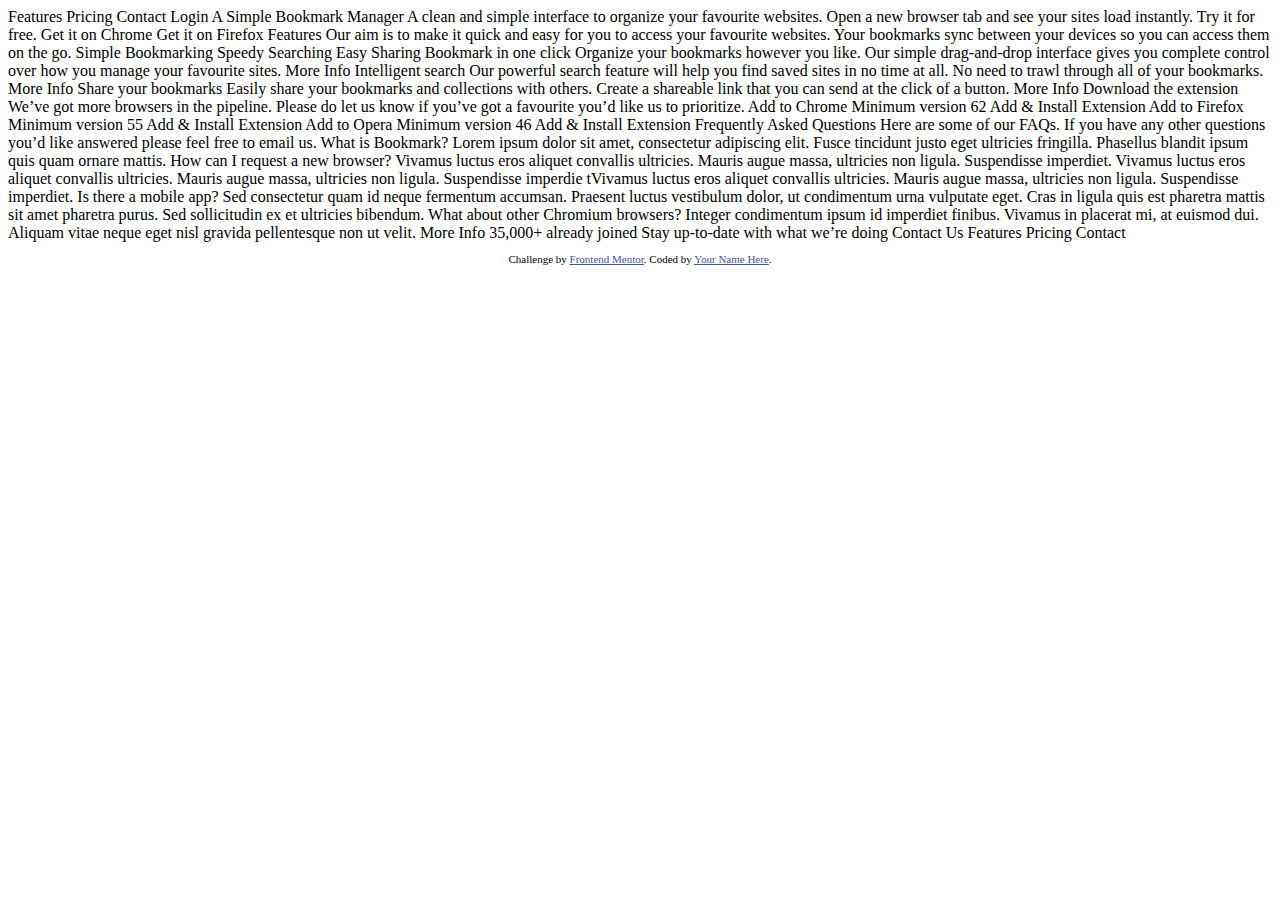
==== bookmark-landing-page-master/index.html @ d146ba3e "moved directories" ====
<!DOCTYPE html>
<html lang="en">
<head>
  <meta charset="UTF-8">
  <meta name="viewport" content="width=device-width, initial-scale=1.0"> <!-- displays site properly based on user's device -->

  <link rel="icon" type="image/png" sizes="32x32" href="./images/favicon-32x32.png">
  
  <title>Frontend Mentor | Bookmark landing page</title>

  <!-- Feel free to remove these styles or customise in your own stylesheet 👍 -->
  <style>
    .attribution { font-size: 11px; text-align: center; }
    .attribution a { color: hsl(228, 45%, 44%); }
  </style>
</head>
<body>

  Features
  Pricing
  Contact
  Login

  A Simple Bookmark Manager

  A clean and simple interface to organize your favourite websites. Open a new 
  browser tab and see your sites load instantly. Try it for free.

  Get it on Chrome
  Get it on Firefox

  Features

  Our aim is to make it quick and easy for you to access your favourite websites. 
  Your bookmarks sync between your devices so you can access them on the go.

  Simple Bookmarking
  Speedy Searching
  Easy Sharing

  Bookmark in one click

  Organize your bookmarks however you like. Our simple drag-and-drop interface 
  gives you complete control over how you manage your favourite sites.

  More Info

  Intelligent search

  Our powerful search feature will help you find saved sites in no time at all. 
  No need to trawl through all of your bookmarks.

  More Info

  Share your bookmarks

  Easily share your bookmarks and collections with others. Create a shareable 
  link that you can send at the click of a button.

  More Info

  Download the extension

  We’ve got more browsers in the pipeline. Please do let us know if you’ve 
  got a favourite you’d like us to prioritize.

  Add to Chrome
  Minimum version 62
  Add & Install Extension

  Add to Firefox
  Minimum version 55
  Add & Install Extension

  Add to Opera
  Minimum version 46
  Add & Install Extension

  Frequently Asked Questions
  
  Here are some of our FAQs. If you have any other questions you’d like 
  answered please feel free to email us.

  <!-- Question 1 -->
  What is Bookmark?

  <!-- Answer 1 -->
  Lorem ipsum dolor sit amet, consectetur adipiscing elit. Fusce tincidunt 
  justo eget ultricies fringilla. Phasellus blandit ipsum quis quam ornare mattis.

  <!-- Question 2 -->
  How can I request a new browser?

  <!-- Answer 2 -->
  Vivamus luctus eros aliquet convallis ultricies. Mauris augue massa, ultricies non ligula. 
  Suspendisse imperdiet. Vivamus luctus eros aliquet convallis ultricies. Mauris augue massa, 
  ultricies non ligula. Suspendisse imperdie tVivamus luctus eros aliquet convallis ultricies. 
  Mauris augue massa, ultricies non ligula. Suspendisse imperdiet.

  <!-- Question 3 -->
  Is there a mobile app?

  <!-- Answer 3 -->
  Sed consectetur quam id neque fermentum accumsan. Praesent luctus vestibulum dolor, ut condimentum 
  urna vulputate eget. Cras in ligula quis est pharetra mattis sit amet pharetra purus. Sed 
  sollicitudin ex et ultricies bibendum.

  <!-- Question 4 -->
  What about other Chromium browsers?

  <!-- Answer 4 -->
  Integer condimentum ipsum id imperdiet finibus. Vivamus in placerat mi, at euismod dui. Aliquam 
  vitae neque eget nisl gravida pellentesque non ut velit.

  More Info

  35,000+ already joined

  Stay up-to-date with what we’re doing

  Contact Us

  Features
  Pricing
  Contact
  
  <footer>
    <p class="attribution">
      Challenge by <a href="https://www.frontendmentor.io?ref=challenge" target="_blank">Frontend Mentor</a>. 
      Coded by <a href="#">Your Name Here</a>.
    </p>
  </footer>
</body>
</html>
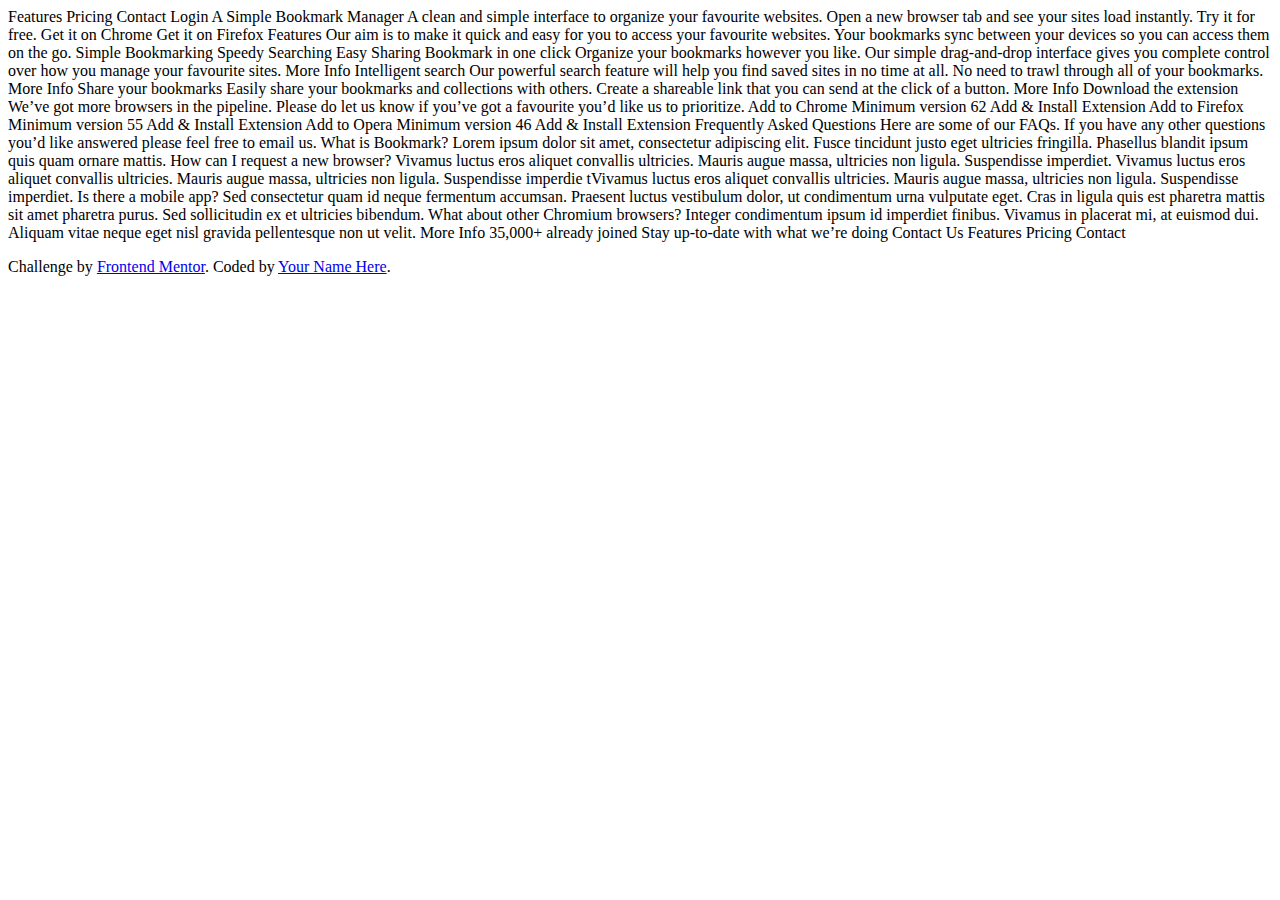
==== commit 5a54d6a3: "new files" ====
--- a/bookmark-landing-page-master/index.html
+++ b/bookmark-landing-page-master/index.html
@@ -1,19 +1,19 @@
 <!DOCTYPE html>
 <html lang="en">
+
 <head>
   <meta charset="UTF-8">
-  <meta name="viewport" content="width=device-width, initial-scale=1.0"> <!-- displays site properly based on user's device -->
+  <meta name="viewport" content="width=device-width, initial-scale=1.0">
+  <!-- displays site properly based on user's device -->
 
   <link rel="icon" type="image/png" sizes="32x32" href="./images/favicon-32x32.png">
-  
+
   <title>Frontend Mentor | Bookmark landing page</title>
+  <link rel="stylesheet" href="/style.css">
+  <script src="script.js"></script>
 
-  <!-- Feel free to remove these styles or customise in your own stylesheet 👍 -->
-  <style>
-    .attribution { font-size: 11px; text-align: center; }
-    .attribution a { color: hsl(228, 45%, 44%); }
-  </style>
 </head>
+
 <body>
 
   Features
@@ -23,7 +23,7 @@
 
   A Simple Bookmark Manager
 
-  A clean and simple interface to organize your favourite websites. Open a new 
+  A clean and simple interface to organize your favourite websites. Open a new
   browser tab and see your sites load instantly. Try it for free.
 
   Get it on Chrome
@@ -31,7 +31,7 @@
 
   Features
 
-  Our aim is to make it quick and easy for you to access your favourite websites. 
+  Our aim is to make it quick and easy for you to access your favourite websites.
   Your bookmarks sync between your devices so you can access them on the go.
 
   Simple Bookmarking
@@ -40,28 +40,28 @@
 
   Bookmark in one click
 
-  Organize your bookmarks however you like. Our simple drag-and-drop interface 
+  Organize your bookmarks however you like. Our simple drag-and-drop interface
   gives you complete control over how you manage your favourite sites.
 
   More Info
 
   Intelligent search
 
-  Our powerful search feature will help you find saved sites in no time at all. 
+  Our powerful search feature will help you find saved sites in no time at all.
   No need to trawl through all of your bookmarks.
 
   More Info
 
   Share your bookmarks
 
-  Easily share your bookmarks and collections with others. Create a shareable 
+  Easily share your bookmarks and collections with others. Create a shareable
   link that you can send at the click of a button.
 
   More Info
 
   Download the extension
 
-  We’ve got more browsers in the pipeline. Please do let us know if you’ve 
+  We’ve got more browsers in the pipeline. Please do let us know if you’ve
   got a favourite you’d like us to prioritize.
 
   Add to Chrome
@@ -77,39 +77,39 @@
   Add & Install Extension
 
   Frequently Asked Questions
-  
-  Here are some of our FAQs. If you have any other questions you’d like 
+
+  Here are some of our FAQs. If you have any other questions you’d like
   answered please feel free to email us.
 
   <!-- Question 1 -->
   What is Bookmark?
 
   <!-- Answer 1 -->
-  Lorem ipsum dolor sit amet, consectetur adipiscing elit. Fusce tincidunt 
+  Lorem ipsum dolor sit amet, consectetur adipiscing elit. Fusce tincidunt
   justo eget ultricies fringilla. Phasellus blandit ipsum quis quam ornare mattis.
 
   <!-- Question 2 -->
   How can I request a new browser?
 
   <!-- Answer 2 -->
-  Vivamus luctus eros aliquet convallis ultricies. Mauris augue massa, ultricies non ligula. 
-  Suspendisse imperdiet. Vivamus luctus eros aliquet convallis ultricies. Mauris augue massa, 
-  ultricies non ligula. Suspendisse imperdie tVivamus luctus eros aliquet convallis ultricies. 
+  Vivamus luctus eros aliquet convallis ultricies. Mauris augue massa, ultricies non ligula.
+  Suspendisse imperdiet. Vivamus luctus eros aliquet convallis ultricies. Mauris augue massa,
+  ultricies non ligula. Suspendisse imperdie tVivamus luctus eros aliquet convallis ultricies.
   Mauris augue massa, ultricies non ligula. Suspendisse imperdiet.
 
   <!-- Question 3 -->
   Is there a mobile app?
 
   <!-- Answer 3 -->
-  Sed consectetur quam id neque fermentum accumsan. Praesent luctus vestibulum dolor, ut condimentum 
-  urna vulputate eget. Cras in ligula quis est pharetra mattis sit amet pharetra purus. Sed 
+  Sed consectetur quam id neque fermentum accumsan. Praesent luctus vestibulum dolor, ut condimentum
+  urna vulputate eget. Cras in ligula quis est pharetra mattis sit amet pharetra purus. Sed
   sollicitudin ex et ultricies bibendum.
 
   <!-- Question 4 -->
   What about other Chromium browsers?
 
   <!-- Answer 4 -->
-  Integer condimentum ipsum id imperdiet finibus. Vivamus in placerat mi, at euismod dui. Aliquam 
+  Integer condimentum ipsum id imperdiet finibus. Vivamus in placerat mi, at euismod dui. Aliquam
   vitae neque eget nisl gravida pellentesque non ut velit.
 
   More Info
@@ -123,12 +123,13 @@
   Features
   Pricing
   Contact
-  
+
   <footer>
     <p class="attribution">
-      Challenge by <a href="https://www.frontendmentor.io?ref=challenge" target="_blank">Frontend Mentor</a>. 
+      Challenge by <a href="https://www.frontendmentor.io?ref=challenge" target="_blank">Frontend Mentor</a>.
       Coded by <a href="#">Your Name Here</a>.
     </p>
   </footer>
 </body>
+
 </html>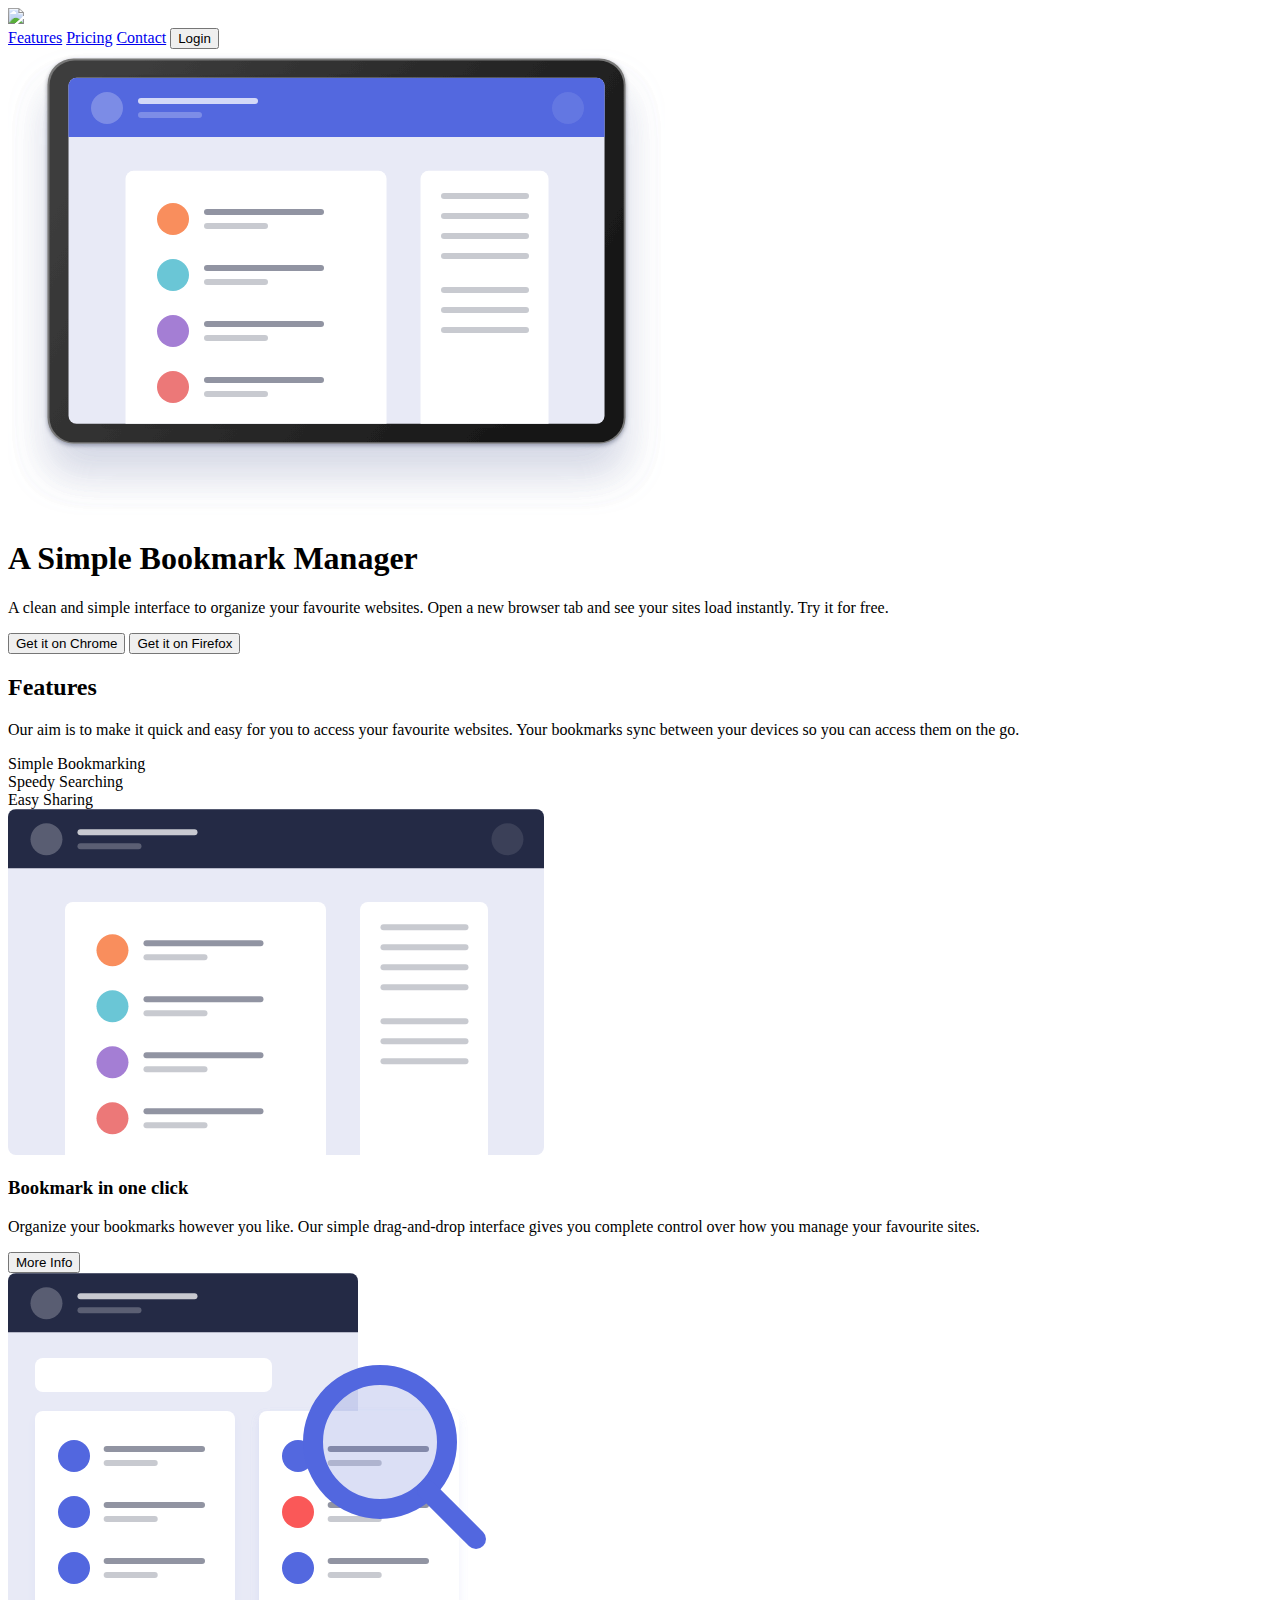
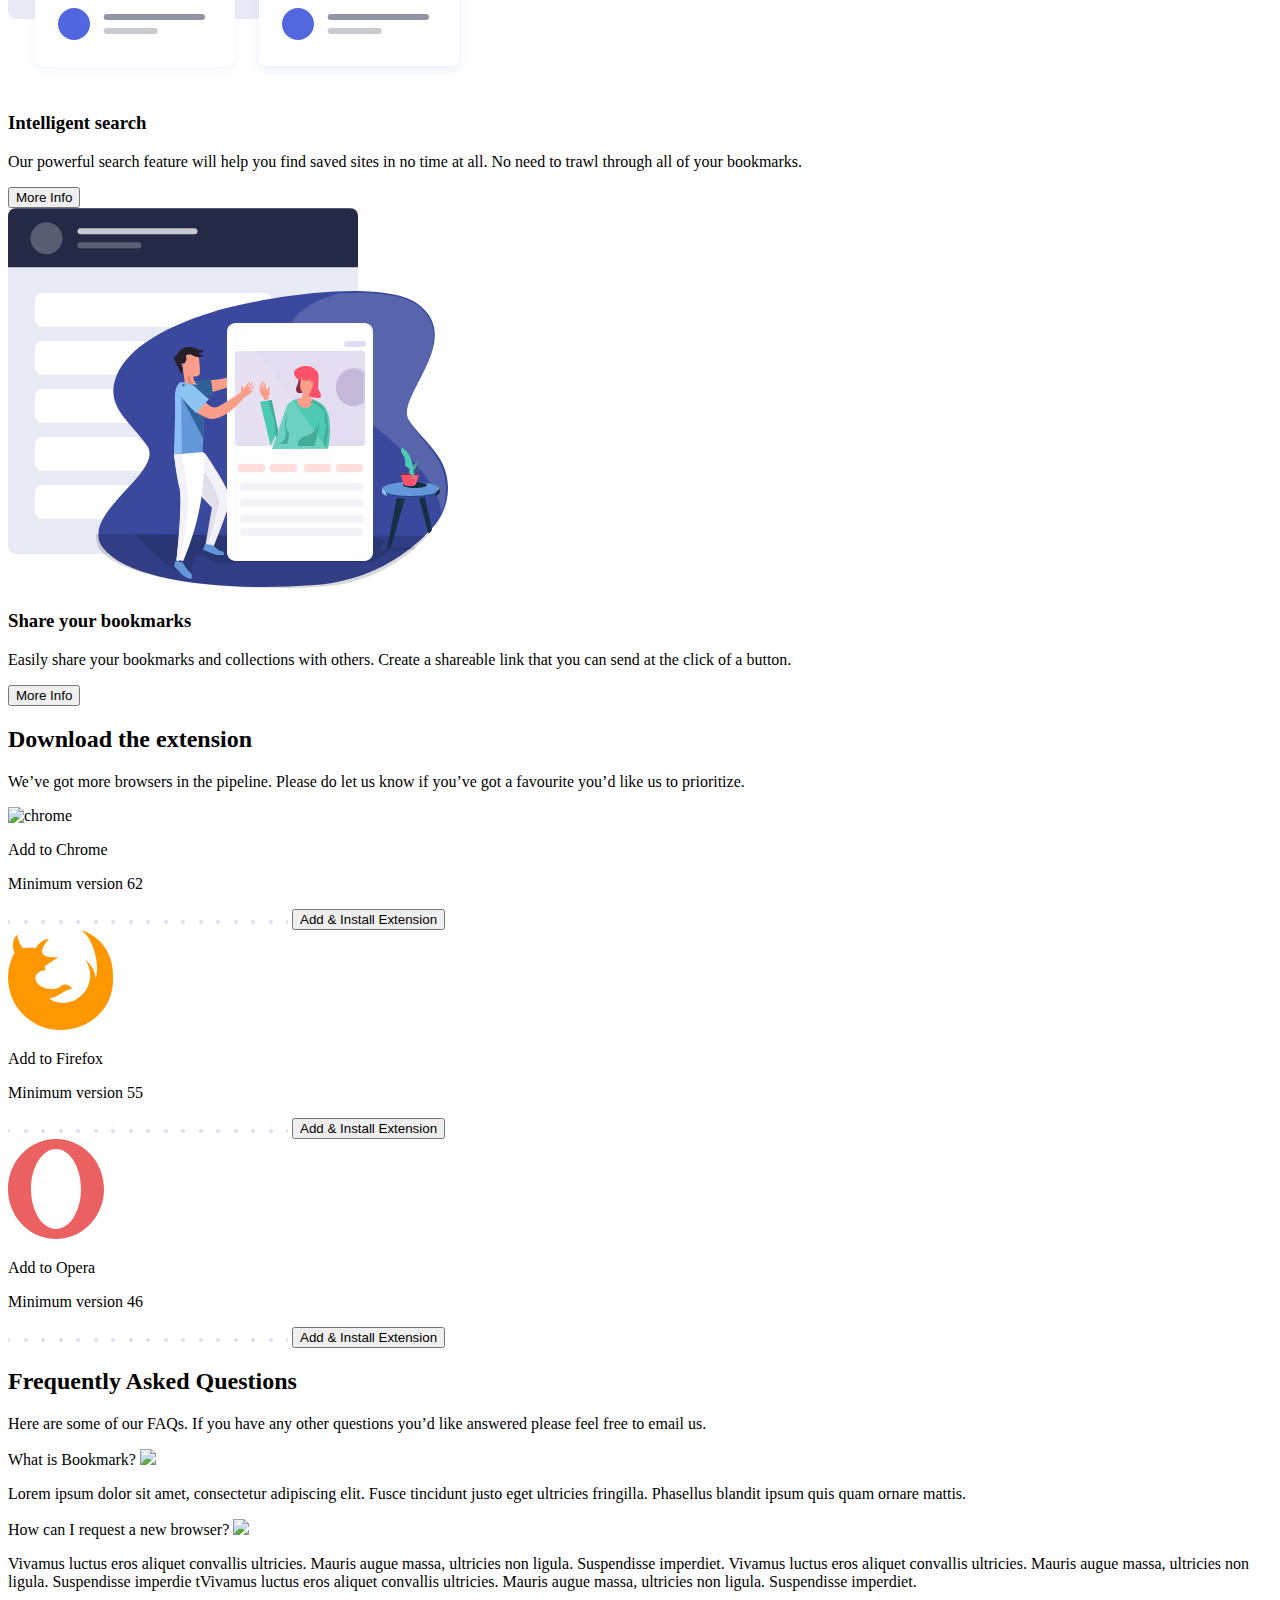
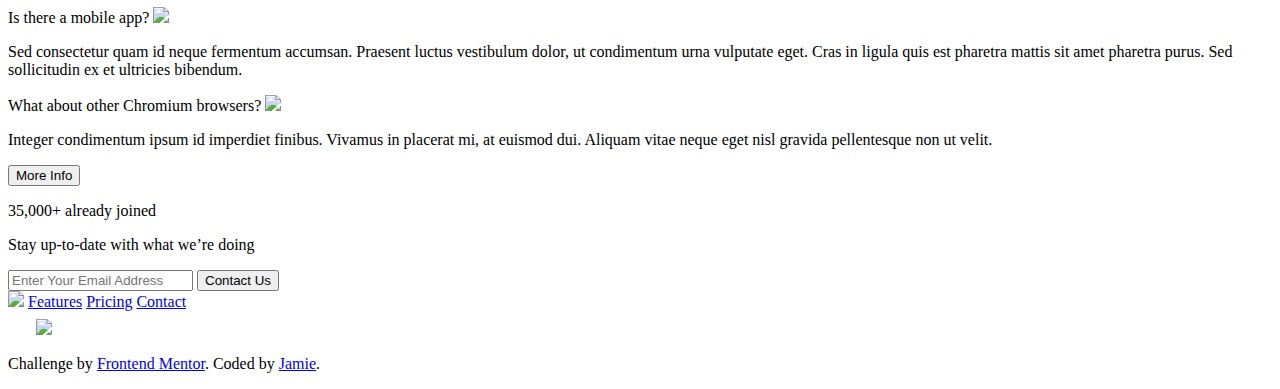
==== commit da71c673: "desktop complete" ====
--- a/bookmark-landing-page-master/index.html
+++ b/bookmark-landing-page-master/index.html
@@ -10,126 +10,283 @@
 
   <title>Frontend Mentor | Bookmark landing page</title>
   <link rel="stylesheet" href="/style.css">
-  <script src="script.js"></script>
+
+  <!-- [1] -->
+  <link rel="preconnect" href="https://fonts.gstatic.com" crossorigin />
+
+  <!-- [2] -->
+  <link rel="preload" as="style" href="https://fonts.googleapis.com/css2?family=Rubik:wght@400;500&display=swap" />
+
+  <!-- [3] -->
+  <link rel="stylesheet" href="https://fonts.googleapis.com/css2?family=Rubik:wght@400;500&display=swap" media="print"
+    onload="this.media='all'" />
+
+  <!-- [4] -->
+  <noscript>
+    <link rel="stylesheet" href="https://fonts.googleapis.com/css2?family=Rubik:wght@400;500&display=swap" />
+  </noscript>
 
 </head>
 
 <body>
-
-  Features
-  Pricing
-  Contact
-  Login
-
-  A Simple Bookmark Manager
-
-  A clean and simple interface to organize your favourite websites. Open a new
-  browser tab and see your sites load instantly. Try it for free.
-
-  Get it on Chrome
-  Get it on Firefox
-
-  Features
-
-  Our aim is to make it quick and easy for you to access your favourite websites.
-  Your bookmarks sync between your devices so you can access them on the go.
-
-  Simple Bookmarking
-  Speedy Searching
-  Easy Sharing
-
-  Bookmark in one click
-
-  Organize your bookmarks however you like. Our simple drag-and-drop interface
-  gives you complete control over how you manage your favourite sites.
-
-  More Info
-
-  Intelligent search
-
-  Our powerful search feature will help you find saved sites in no time at all.
-  No need to trawl through all of your bookmarks.
-
-  More Info
-
-  Share your bookmarks
-
-  Easily share your bookmarks and collections with others. Create a shareable
-  link that you can send at the click of a button.
-
-  More Info
-
-  Download the extension
-
-  We’ve got more browsers in the pipeline. Please do let us know if you’ve
-  got a favourite you’d like us to prioritize.
-
-  Add to Chrome
-  Minimum version 62
-  Add & Install Extension
-
-  Add to Firefox
-  Minimum version 55
-  Add & Install Extension
-
-  Add to Opera
-  Minimum version 46
-  Add & Install Extension
-
-  Frequently Asked Questions
-
-  Here are some of our FAQs. If you have any other questions you’d like
-  answered please feel free to email us.
-
-  <!-- Question 1 -->
-  What is Bookmark?
-
-  <!-- Answer 1 -->
-  Lorem ipsum dolor sit amet, consectetur adipiscing elit. Fusce tincidunt
-  justo eget ultricies fringilla. Phasellus blandit ipsum quis quam ornare mattis.
-
-  <!-- Question 2 -->
-  How can I request a new browser?
-
-  <!-- Answer 2 -->
-  Vivamus luctus eros aliquet convallis ultricies. Mauris augue massa, ultricies non ligula.
-  Suspendisse imperdiet. Vivamus luctus eros aliquet convallis ultricies. Mauris augue massa,
-  ultricies non ligula. Suspendisse imperdie tVivamus luctus eros aliquet convallis ultricies.
-  Mauris augue massa, ultricies non ligula. Suspendisse imperdiet.
-
-  <!-- Question 3 -->
-  Is there a mobile app?
-
-  <!-- Answer 3 -->
-  Sed consectetur quam id neque fermentum accumsan. Praesent luctus vestibulum dolor, ut condimentum
-  urna vulputate eget. Cras in ligula quis est pharetra mattis sit amet pharetra purus. Sed
-  sollicitudin ex et ultricies bibendum.
-
-  <!-- Question 4 -->
-  What about other Chromium browsers?
-
-  <!-- Answer 4 -->
-  Integer condimentum ipsum id imperdiet finibus. Vivamus in placerat mi, at euismod dui. Aliquam
-  vitae neque eget nisl gravida pellentesque non ut velit.
-
-  More Info
-
-  35,000+ already joined
-
-  Stay up-to-date with what we’re doing
-
-  Contact Us
-
-  Features
-  Pricing
-  Contact
-
+  <nav>
+    <div class="logo">
+      <a href="#"><img src="/images/logo-bookmark.svg"></a>
+    </div>
+    <div class="menu-items caps">
+      <a href="#">Features</a>
+      <a href="#">Pricing</a>
+      <a href="#">Contact</a>
+      <a href="#"><button class="login btn-red caps">Login</button></a>
+    </div>
+  </nav>
+  <section class="hero">
+    <div class="right visual">
+      <img src="images/illustration-hero.svg" alt="tablet illustration">
+    </div>
+    <div class="left">
+      <h1>
+        A Simple Bookmark Manager
+      </h1>
+      <p>
+        A clean and simple interface to organize your favourite websites. Open a new
+        browser tab and see your sites load instantly. Try it for free.
+      </p>
+
+      <a href="#"><button class="btn-blue">Get it on Chrome</button></a>
+      <a href="#"><button class="btn-gray">Get it on Firefox</button></a>
+    </div>
+  </section>
+
+  <section class="features text-center">
+    <h2>
+      Features
+    </h2>
+
+    <p class="partial-width">
+      Our aim is to make it quick and easy for you to access your favourite websites.
+      Your bookmarks sync between your devices so you can access them on the go.
+    </p>
+
+    <div class="tabs">
+      <div class="tabs-container">
+        <div class="tab-item tab-border tab-bold" id="tab-1">
+          Simple Bookmarking
+        </div>
+        <div class="tab-item" id="tab-2">
+          Speedy Searching
+        </div>
+        <div class="tab-item" id="tab-3">
+          Easy Sharing
+        </div>
+      </div>
+    </div>
+
+    <div class="tab-content">
+      <div class="tab-content-container">
+        <!-- Bookmark Tab 1 Content -->
+        <div class="tab-content-item show" id="tab-1-content">
+          <div class="tab-content-inner">
+            <img src="images/illustration-features-tab-1.svg" alt="bookmark">
+            <div class="copy">
+              <h3>Bookmark in one click</h3>
+
+              <p>
+                Organize your bookmarks however you like. Our simple drag-and-drop interface
+                gives you complete control over how you manage your favourite sites.
+              </p>
+
+              <button class="btn-blue">More Info</button>
+            </div>
+          </div>
+
+        </div>
+
+        <!-- Search Tab 2 Content -->
+        <div class="tab-content-item" id="tab-2-content">
+          <div class="tab-content-inner">
+            <img src="images/illustration-features-tab-2.svg" alt="search">
+            <div class="copy">
+              <h3>Intelligent search</h3>
+
+              <p>
+                Our powerful search feature will help you find saved sites in no time at all.
+                No need to trawl through all of your bookmarks.
+              </p>
+
+              <button class="btn-blue">More Info</button>
+            </div>
+          </div>
+
+        </div>
+
+        <!-- Share Tab 3 Content -->
+        <div class="tab-content-item" id="tab-3-content">
+          <div class="tab-content-inner">
+            <img src="images/illustration-features-tab-3.svg" alt="share">
+            <div class="copy">
+              <h3>Share your bookmarks</h3>
+
+              <p>
+                Easily share your bookmarks and collections with others. Create a shareable
+                link that you can send at the click of a button.
+              </p>
+
+              <button class="btn-blue">More Info</button>
+            </div>
+          </div>
+        </div>
+
+      </div>
+    </div>
+
+  </section>
+  <section class="download text-center">
+
+    <h2>
+      Download the extension
+    </h2>
+
+    <p class="partial-width">
+      We’ve got more browsers in the pipeline. Please do let us know if you’ve
+      got a favourite you’d like us to prioritize.
+    </p>
+
+    <div class="cards">
+
+      <div class="card">
+        <img src="/images/logo-chrome.svg" alt="chrome">
+        <p class="strong">Add to Chrome</p>
+        <p>Minimum version 62</p>
+        <img src="images/bg-dots.svg" alt="dots" class="dots">
+        <button class="btn-blue">Add & Install Extension</button>
+      </div>
+
+      <div class="card">
+        <img src="images/logo-firefox.svg" alt="firefox">
+        <p class="strong">Add to Firefox</p>
+        <p>Minimum version 55</p>
+        <img src="images/bg-dots.svg" alt="dots" class="dots">
+        <button class="btn-blue">Add & Install Extension</button>
+      </div>
+
+      <div class="card">
+        <img src="images/logo-opera.svg" alt="opera">
+        <p class="strong">Add to Opera</p>
+        <p>Minimum version 46</p>
+        <img src="images/bg-dots.svg" alt="dots" class="dots">
+        <button class="btn-blue">Add & Install Extension</button>
+      </div>
+    </div>
+  </section>
+
+  <section class="faq text-center">
+    <h2>
+      Frequently Asked Questions
+    </h2>
+
+    <p class="partial-width">
+      Here are some of our FAQs. If you have any other questions you’d like
+      answered please feel free to email us.
+    </p>
+    <div class="accordion-container">
+
+      <!-- Question 1 -->
+      <p class="strong question" id="question-1">
+        What is Bookmark?
+        <img src="/images/icon-arrow.svg"></img>
+      </p>
+
+      <!-- Answer 1 -->
+      <div class="panel" id="panel-1-answer">
+        <p class="answer">
+          Lorem ipsum dolor sit amet, consectetur adipiscing elit. Fusce tincidunt justo eget ultricies fringilla.
+          Phasellus blandit ipsum quis quam ornare mattis.</p>
+      </div>
+
+      <!-- Question 2 -->
+      <p class="strong question" id="question-2">
+        How can I request a new browser?
+        <img src="/images/icon-arrow.svg"></img>
+      </p>
+
+      <!-- Answer 2 -->
+      <div class="panel" id="panel-2-answer">
+        <p class="answer">
+          Vivamus luctus eros aliquet convallis ultricies. Mauris augue massa, ultricies non ligula. Suspendisse
+          imperdiet. Vivamus luctus eros aliquet convallis ultricies. Mauris augue massa, ultricies non ligula.
+          Suspendisse imperdie tVivamus luctus eros aliquet convallis ultricies.
+          Mauris augue massa, ultricies non ligula. Suspendisse imperdiet.</p>
+      </div>
+
+      <!-- Question 3 -->
+      <p class="strong question" id="question-3">
+        Is there a mobile app?
+        <img src="/images/icon-arrow.svg"></img>
+      </p>
+
+      <!-- Answer 3 -->
+      <div class="panel" id="panel-3-answer">
+        <p class="answer">
+          Sed consectetur quam id neque fermentum accumsan. Praesent luctus vestibulum dolor, ut condimentum urna
+          vulputate eget. Cras in ligula quis est pharetra mattis sit amet pharetra purus. Sed
+          sollicitudin ex et ultricies bibendum.</p>
+      </div>
+
+      <!-- Question 4 -->
+      <p class="strong question" id="question-4">
+        What about other Chromium browsers?
+        <img src="/images/icon-arrow.svg"></img>
+      </p>
+
+      <!-- Answer 4 -->
+      <div class="panel" id="panel-4-answer">
+        <p class="answer">
+          Integer condimentum ipsum id imperdiet finibus. Vivamus in placerat mi, at euismod dui. Aliquam vitae neque
+          eget
+          nisl gravida pellentesque non ut velit.</p>
+      </div>
+    </div>
+
+    <button class="btn-blue">More Info</button>
+  </section>
+
+  <section class="signup text-center text-white">
+    <div class="signup-container">
+      <p class="caps">35,000+ already joined</p>
+      <p class="strong text-white">
+        Stay up-to-date with what we’re doing
+      </p>
+      <form aria-label="email">
+        <input type="email" id="email" placeholder="Enter Your Email Address" aria-label="email" required>
+        <input type="submit" aria-label="submit" value="Contact Us">
+      </form>
+    </div>
+  </section>
   <footer>
+    <div class="footer-flex">
+      <div class="footer-left">
+        <div class="footer-items caps text-white">
+          <a href="#" class="logo"><img src="/images/logo-bookmark.svg"></a>
+          <a href="#" class="text-white">Features</a>
+          <a href="#" class="text-white">Pricing</a>
+          <a href="#" class="text-white">Contact</a>
+        </div>
+      </div>
+      <div class="footer-right">
+        <div class="footer-items icons text-white">
+          <a href="#" class="text-white"><img src="images/icon-facebook.svg"></a>
+          <a href="#" class="text-white"><img src="/images/icon-twitter.svg"></a>
+        </div>
+      </div>
+    </div>
     <p class="attribution">
       Challenge by <a href="https://www.frontendmentor.io?ref=challenge" target="_blank">Frontend Mentor</a>.
-      Coded by <a href="#">Your Name Here</a>.
+      Coded by <a href="#">Jamie</a>.
     </p>
   </footer>
+  <script src="script.js"></script>
 </body>
 
+
 </html>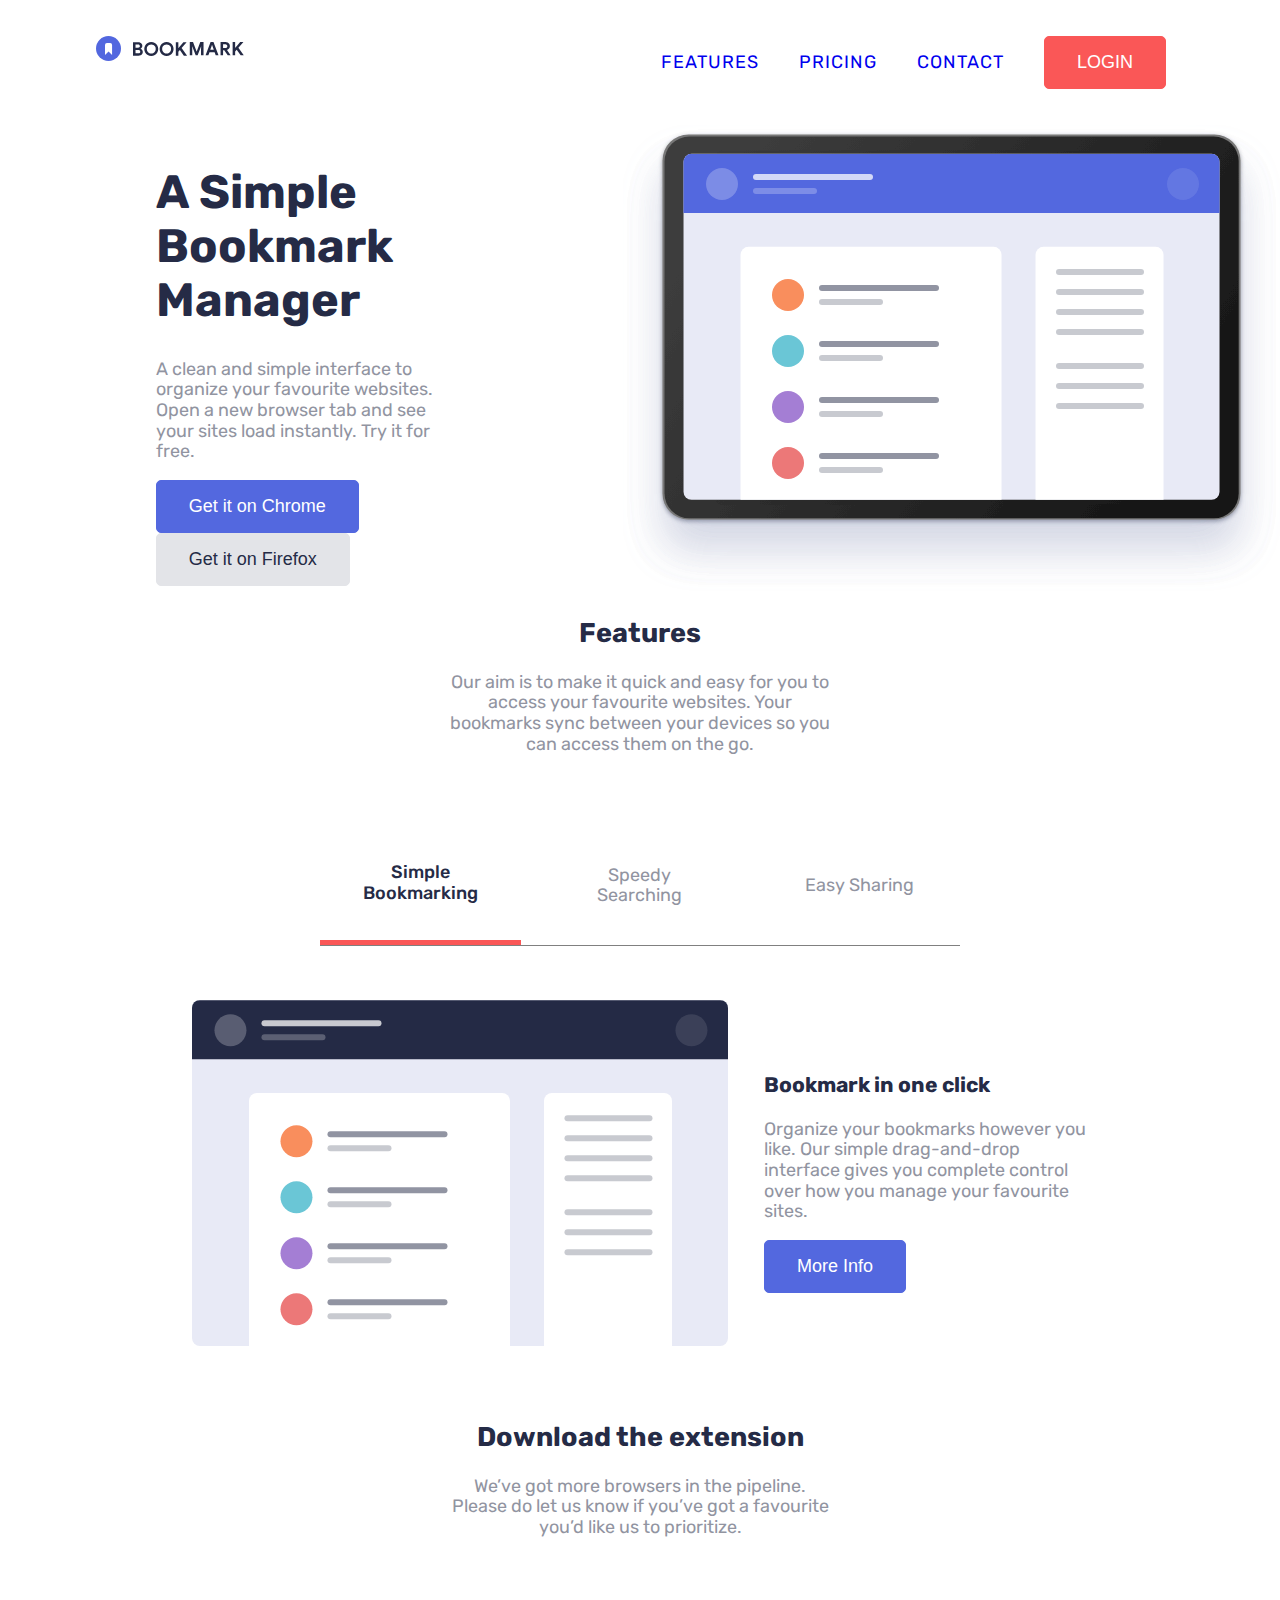
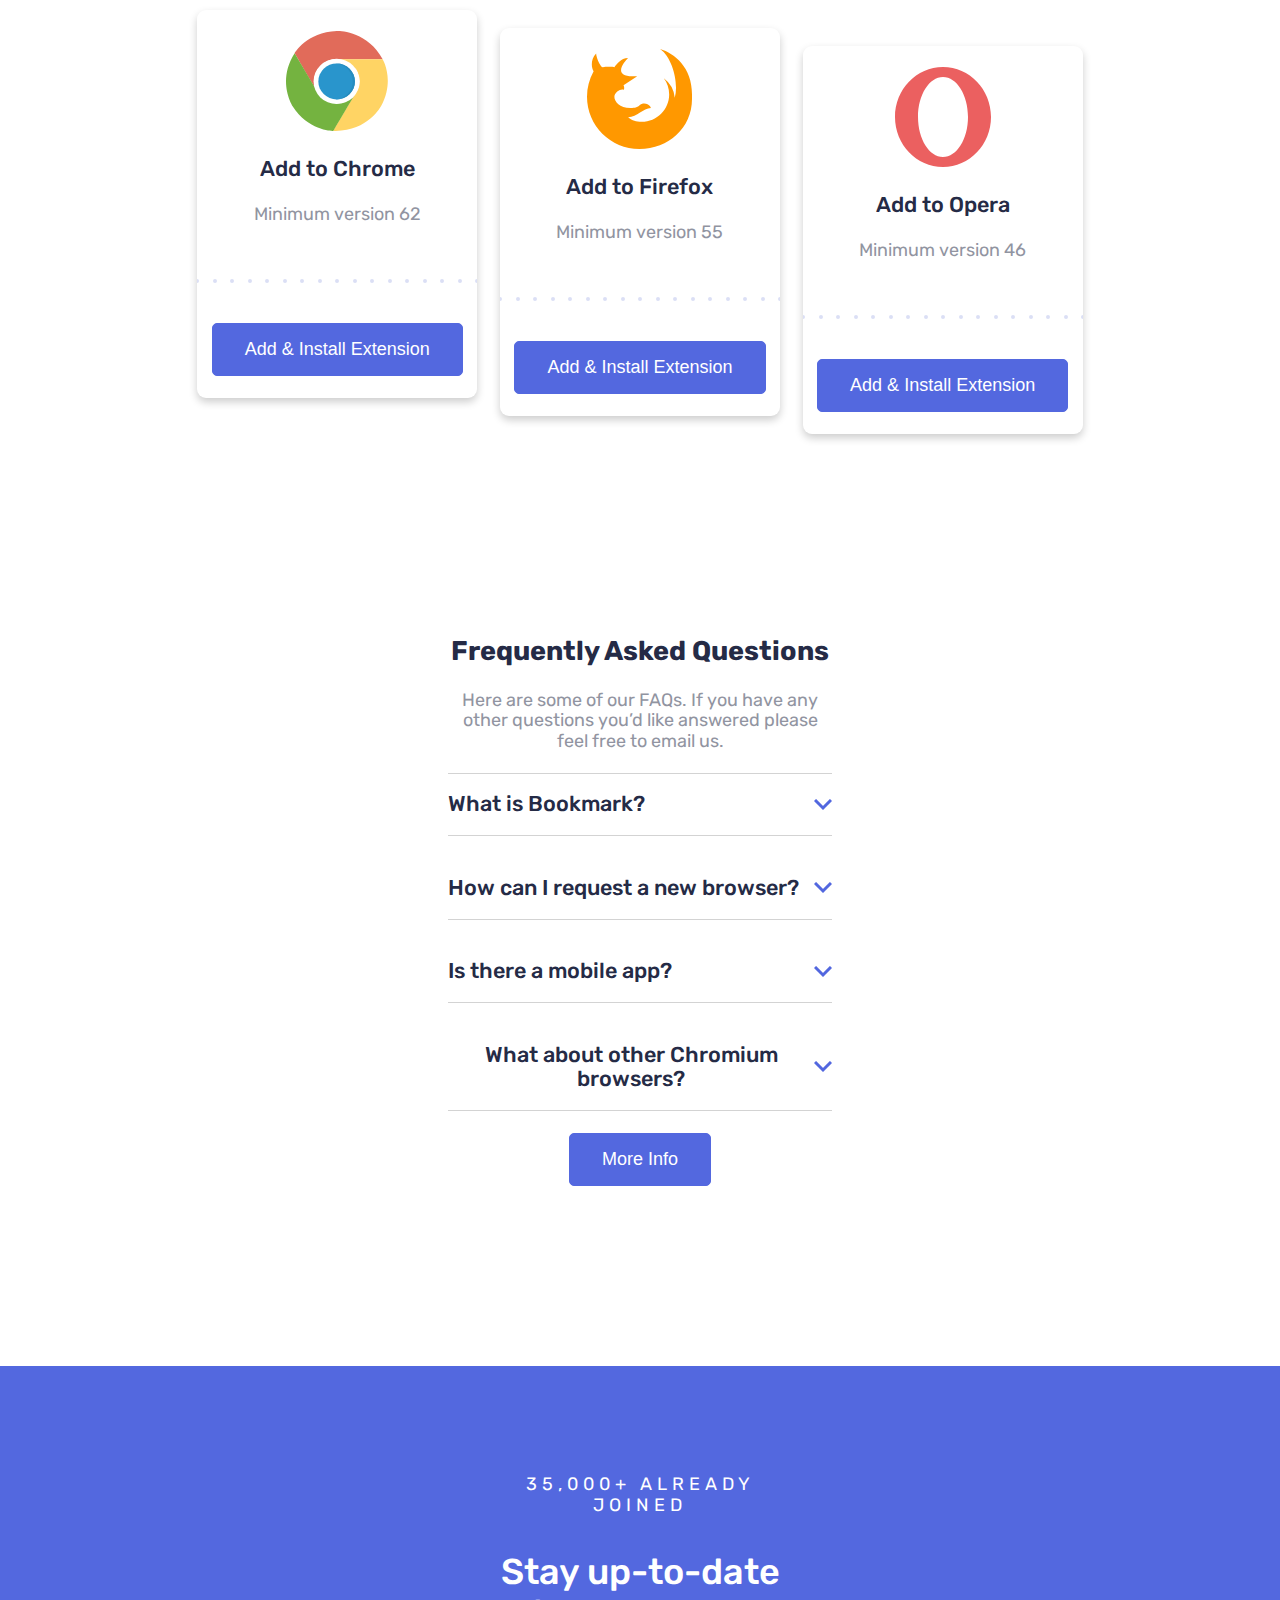
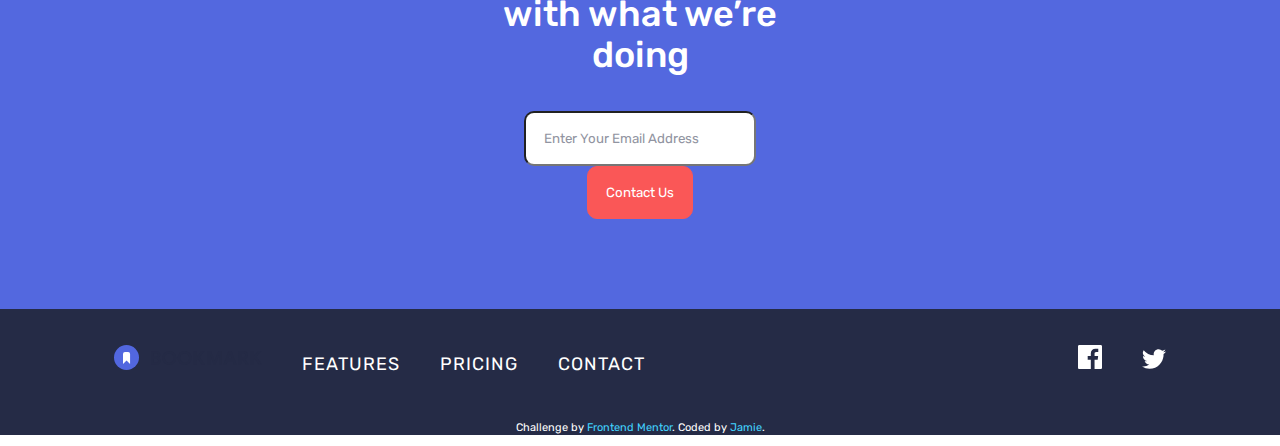
==== commit eba5694f: "Update paths" ====
--- a/bookmark-landing-page-master/index.html
+++ b/bookmark-landing-page-master/index.html
@@ -9,7 +9,7 @@
   <link rel="icon" type="image/png" sizes="32x32" href="./images/favicon-32x32.png">
 
   <title>Frontend Mentor | Bookmark landing page</title>
-  <link rel="stylesheet" href="/style.css">
+  <link rel="stylesheet" href="style.css">
 
   <!-- [1] -->
   <link rel="preconnect" href="https://fonts.gstatic.com" crossorigin />
@@ -31,7 +31,7 @@
 <body>
   <nav>
     <div class="logo">
-      <a href="#"><img src="/images/logo-bookmark.svg"></a>
+      <a href="#"><img src="images/logo-bookmark.svg"></a>
     </div>
     <div class="menu-items caps">
       <a href="#">Features</a>
@@ -155,7 +155,7 @@
     <div class="cards">
 
       <div class="card">
-        <img src="/images/logo-chrome.svg" alt="chrome">
+        <img src="images/logo-chrome.svg" alt="chrome">
         <p class="strong">Add to Chrome</p>
         <p>Minimum version 62</p>
         <img src="images/bg-dots.svg" alt="dots" class="dots">
@@ -194,7 +194,7 @@
       <!-- Question 1 -->
       <p class="strong question" id="question-1">
         What is Bookmark?
-        <img src="/images/icon-arrow.svg"></img>
+        <img src="images/icon-arrow.svg"></img>
       </p>
 
       <!-- Answer 1 -->
@@ -207,7 +207,7 @@
       <!-- Question 2 -->
       <p class="strong question" id="question-2">
         How can I request a new browser?
-        <img src="/images/icon-arrow.svg"></img>
+        <img src="images/icon-arrow.svg"></img>
       </p>
 
       <!-- Answer 2 -->
@@ -222,7 +222,7 @@
       <!-- Question 3 -->
       <p class="strong question" id="question-3">
         Is there a mobile app?
-        <img src="/images/icon-arrow.svg"></img>
+        <img src="images/icon-arrow.svg"></img>
       </p>
 
       <!-- Answer 3 -->
@@ -236,7 +236,7 @@
       <!-- Question 4 -->
       <p class="strong question" id="question-4">
         What about other Chromium browsers?
-        <img src="/images/icon-arrow.svg"></img>
+        <img src="images/icon-arrow.svg"></img>
       </p>
 
       <!-- Answer 4 -->
@@ -267,7 +267,7 @@
     <div class="footer-flex">
       <div class="footer-left">
         <div class="footer-items caps text-white">
-          <a href="#" class="logo"><img src="/images/logo-bookmark.svg"></a>
+          <a href="#" class="logo"><img src="images/logo-bookmark.svg"></a>
           <a href="#" class="text-white">Features</a>
           <a href="#" class="text-white">Pricing</a>
           <a href="#" class="text-white">Contact</a>
@@ -276,7 +276,7 @@
       <div class="footer-right">
         <div class="footer-items icons text-white">
           <a href="#" class="text-white"><img src="images/icon-facebook.svg"></a>
-          <a href="#" class="text-white"><img src="/images/icon-twitter.svg"></a>
+          <a href="#" class="text-white"><img src="images/icon-twitter.svg"></a>
         </div>
       </div>
     </div>
--- a/bookmark-landing-page-master/style.css
+++ b/bookmark-landing-page-master/style.css
@@ -0,0 +1,394 @@
+:root {
+  --primary-soft-blue: hsl(231, 69%, 60%);
+  --primary-soft-red: hsl(0, 94%, 66%);
+  --neutral-grayish-blue: hsl(229, 8%, 60%);
+  --neutral-dark-blue: hsl(229, 31%, 21%);
+}
+
+html {
+  box-sizing: border-box;
+  -moz-box-sizing: border-box;
+  -webkit-box-sizing: border-box;
+  font-family: 'Rubik', sans-serif;
+  font-size: 18px;
+  line-height: 1.15;
+  font-weight: 400;
+  color: var(--neutral-grayish-blue);
+}
+
+body {
+  margin: 0;
+  padding: 0;
+}
+
+h1,
+h2,
+h3 {
+  color: var(--neutral-dark-blue);
+}
+
+h1 {
+  font-size: 2.6rem;
+}
+
+a {
+  text-decoration: none;
+}
+
+a:hover {
+  color: var(--primary-soft-red);
+}
+
+.strong {
+  font-weight: 500;
+  color: var(--neutral-dark-blue);
+  font-size: 1.2em;
+}
+
+p.partial-width {
+  max-width: 30%;
+  margin-left: auto;
+  margin-right: auto;
+}
+
+/* header */
+
+nav {
+  display: flex;
+  justify-content: space-between;
+  padding: 2em;
+  max-width: 85%;
+  margin-left: auto;
+  margin-right: auto;
+}
+
+/* Simple Bookmark Manager */
+.hero {
+  display: grid;
+  grid-template-columns: 1fr 1fr;
+  grid-template-rows: 1fr;
+  align-items: center;
+  justify-items: center;
+}
+
+.left {
+  grid-column-start: 1;
+  grid-row-start: 1;
+  width: 50%;
+}
+
+.right {
+  grid-column-start: 2;
+  grid-row-start: 1;
+}
+
+/* Features */
+
+.tab-border {
+  border-bottom: 5px solid var(--primary-soft-red);
+}
+
+.tab-bold {
+  font-weight: 500;
+  color: var(--neutral-dark-blue);
+}
+
+.tabs-container {
+  display: grid;
+  grid-template-columns: repeat(3, 1fr);
+  grid-gap: 1rem;
+  align-items: center;
+  justify-content: center;
+  text-align: center;
+}
+
+.tabs-container {
+  max-width: 50%;
+  margin-left: auto;
+  margin-right: auto;
+  padding: 3rem 0 0;
+  border-bottom: 1px solid gray;
+}
+
+.tab-content-container {
+  max-width: 70%;
+  margin-left: auto;
+  margin-right: auto;
+  padding: 3rem 0;
+}
+
+.tab-item:active {
+  color: var(--neutral-dark-blue);
+}
+
+.tab-item {
+  padding: 2rem;
+}
+
+.tab-item:hover {
+  color: var(--primary-soft-red);
+  cursor: pointer;
+}
+
+#tab-1-content .tab-content-inner,
+#tab-2-content .tab-content-inner,
+#tab-3-content .tab-content-inner {
+  display: grid;
+  grid-template-columns: repeat(2, 1fr);
+  grid-gap: 2rem;
+  align-items: center;
+  justify-content: center;
+}
+
+/* Hide content initially */
+#tab-1-content,
+#tab-2-content,
+#tab-3-content {
+  display: none;
+}
+
+.show {
+  display: block !important;
+}
+
+.copy {
+  text-align: left;
+}
+
+/* Cards */
+.cards {
+  display: grid;
+  grid-template-columns: repeat(3, 1fr);
+  grid-column-gap: 20px;
+  width: 70%;
+  margin-left: auto;
+  margin-right: auto;
+  padding: 3rem;
+}
+
+.card {
+  box-shadow: 0 4px 8px 0 rgba(0, 0, 0, 0.2);
+  padding: 1.2rem 0;
+  max-width: 280px;
+  border-radius: .5em;
+}
+
+.card:first-child {
+  margin-top: 0;
+  margin-bottom: -1rem;
+  justify-self: end;
+}
+
+.card:nth-child(2) {
+  margin-top: 1rem;
+  margin-bottom: -2rem;
+  justify-self: center;
+}
+
+.card:nth-child(3) {
+  margin-top: 2rem;
+  margin-bottom: -3rem;
+  justify-self: start;
+}
+
+img.dots {
+  padding: 2rem 0;
+}
+
+/* Frequently Asked Questions */
+
+.faq {
+  padding: 10em 0 5em;
+}
+
+.accordion-container {
+  max-width: 30%;
+  margin-left: auto;
+  margin-right: auto;
+}
+
+.question {
+  display: flex;
+  justify-content: space-between;
+}
+
+.question img {
+  align-self: center;
+}
+
+.question:first-child {
+  border-top: 1px solid lightgray;
+}
+
+.question {
+  display: flex;
+  justify-content: space-between;
+  border-bottom: 1px solid lightgray;
+  padding: 1rem 0;
+}
+
+.question:hover {
+  cursor: pointer;
+}
+
+.panel {
+  text-align: left;
+}
+
+.panel {
+  display: none;
+}
+
+.open {
+  display: block !important;
+}
+
+/* Signup Section */
+
+.signup {
+  background: var(--primary-soft-blue);
+}
+
+.signup-container {
+  max-width: 25%;
+  padding: 5rem 0;
+  margin: 5rem auto 0;
+}
+
+.signup .strong {
+  font-size: 2em;
+}
+
+.signup-container p.caps {
+  letter-spacing: 5px;
+}
+
+::placeholder {
+  color: var(--neutral-grayish-blue);
+}
+
+input[type=email] {
+  border-radius: 10px;
+  padding: 1rem;
+  font-family: inherit;
+  width: 60%;
+}
+
+input[type=submit] {
+  background: var(--primary-soft-red);
+  color: #fff;
+  border: 1px solid var(--primary-soft-red);
+  border-radius: 10px;
+  padding: 1rem;
+  font-family: inherit;
+}
+
+/* Footer */
+
+.footer-flex {
+  display: flex;
+  justify-content: space-between;
+  padding: 2em;
+  max-width: 85%;
+  margin-left: auto;
+  margin-right: auto;
+}
+
+footer {
+  background: var(--neutral-dark-blue);
+}
+
+.text-white {
+  color: #fff;
+}
+
+.caps {
+  text-transform: uppercase;
+}
+
+/* buttons */
+
+button {
+  border: none;
+  padding: 15px 32px;
+  font-size: inherit;
+  border-radius: 5px;
+}
+
+button:hover {
+  cursor: pointer;
+}
+
+button.btn-red {
+  background: var(--primary-soft-red);
+  color: #fff;
+  border: 1px solid var(--primary-soft-red);
+}
+
+button.btn-red:hover,
+input[type=submit]:hover {
+  background: #fff;
+  color: var(--primary-soft-red);
+  border: 1px solid var(--primary-soft-red);
+  cursor: pointer;
+}
+
+button.btn-blue {
+  background: var(--primary-soft-blue);
+  color: #fff;
+  border: 1px solid var(--primary-soft-blue);
+}
+
+button.btn-blue:hover {
+  background: #fff;
+  color: var(--primary-soft-blue);
+  border: 1px solid var(--primary-soft-blue);
+}
+
+button.btn-gray:hover {
+  background: #fff;
+  color: var(--neutral-dark-blue);
+  border: 1px solid var(--neutral-dark-blue);
+}
+
+button.btn-gray {
+  background: hsl(229, 8%, 90%);
+  color: var(--neutral-dark-blue);
+  border: 1px solid hsl(229, 8%, 90%);
+}
+
+.text-center {
+  text-align: center;
+}
+
+.menu-items a,
+.footer-items a {
+  letter-spacing: 1px;
+  padding: 0 1rem;
+}
+
+.attribution {
+  font-size: 11px;
+  text-align: center;
+  color: #fff;
+}
+
+.attribution a {
+  color: hsl(194, 100%, 63%);
+}
+
+@media(max-width: 600px) {
+  .hero {
+    grid-template-columns: 1fr;
+    grid-template-rows: auto;
+  }
+
+  .left,
+  .right {
+    grid-column: auto;
+    grid-row: auto;
+    width: 80%;
+    margin-left: auto;
+    margin-right: auto;
+  }
+}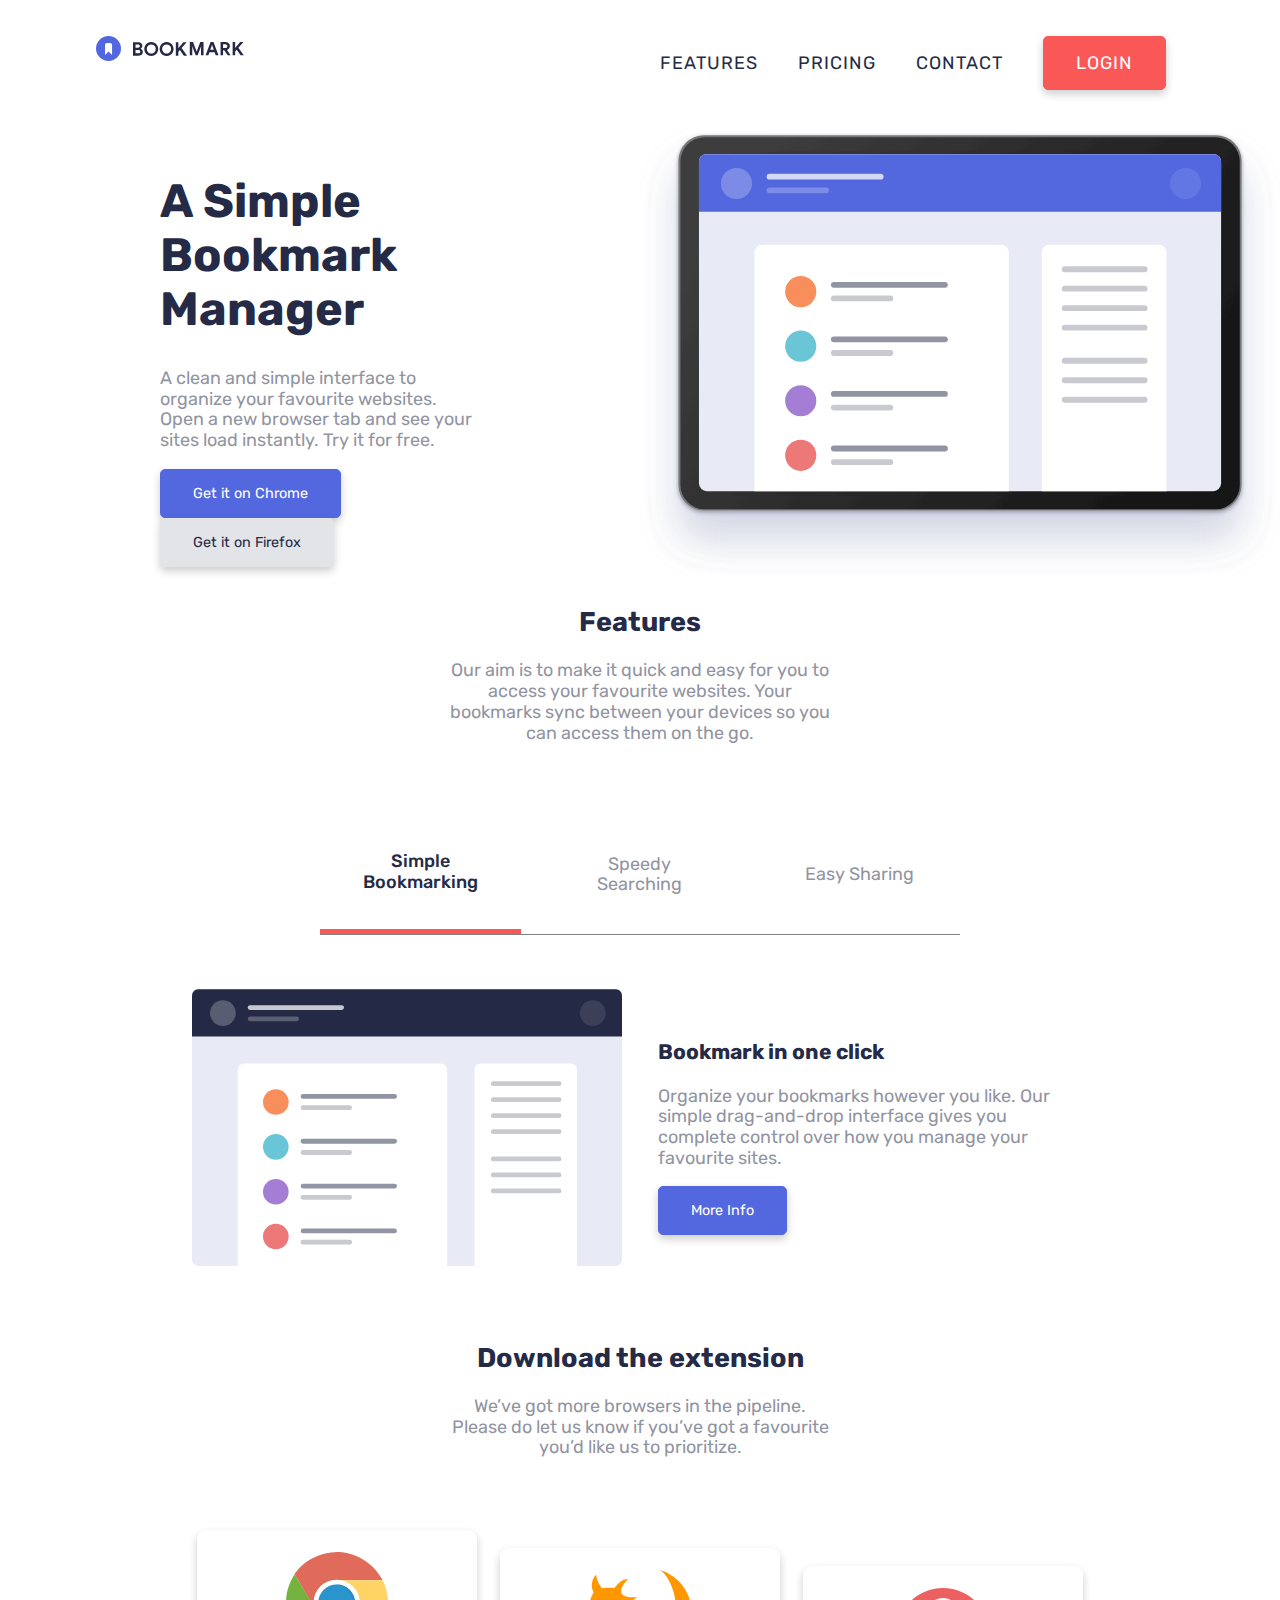
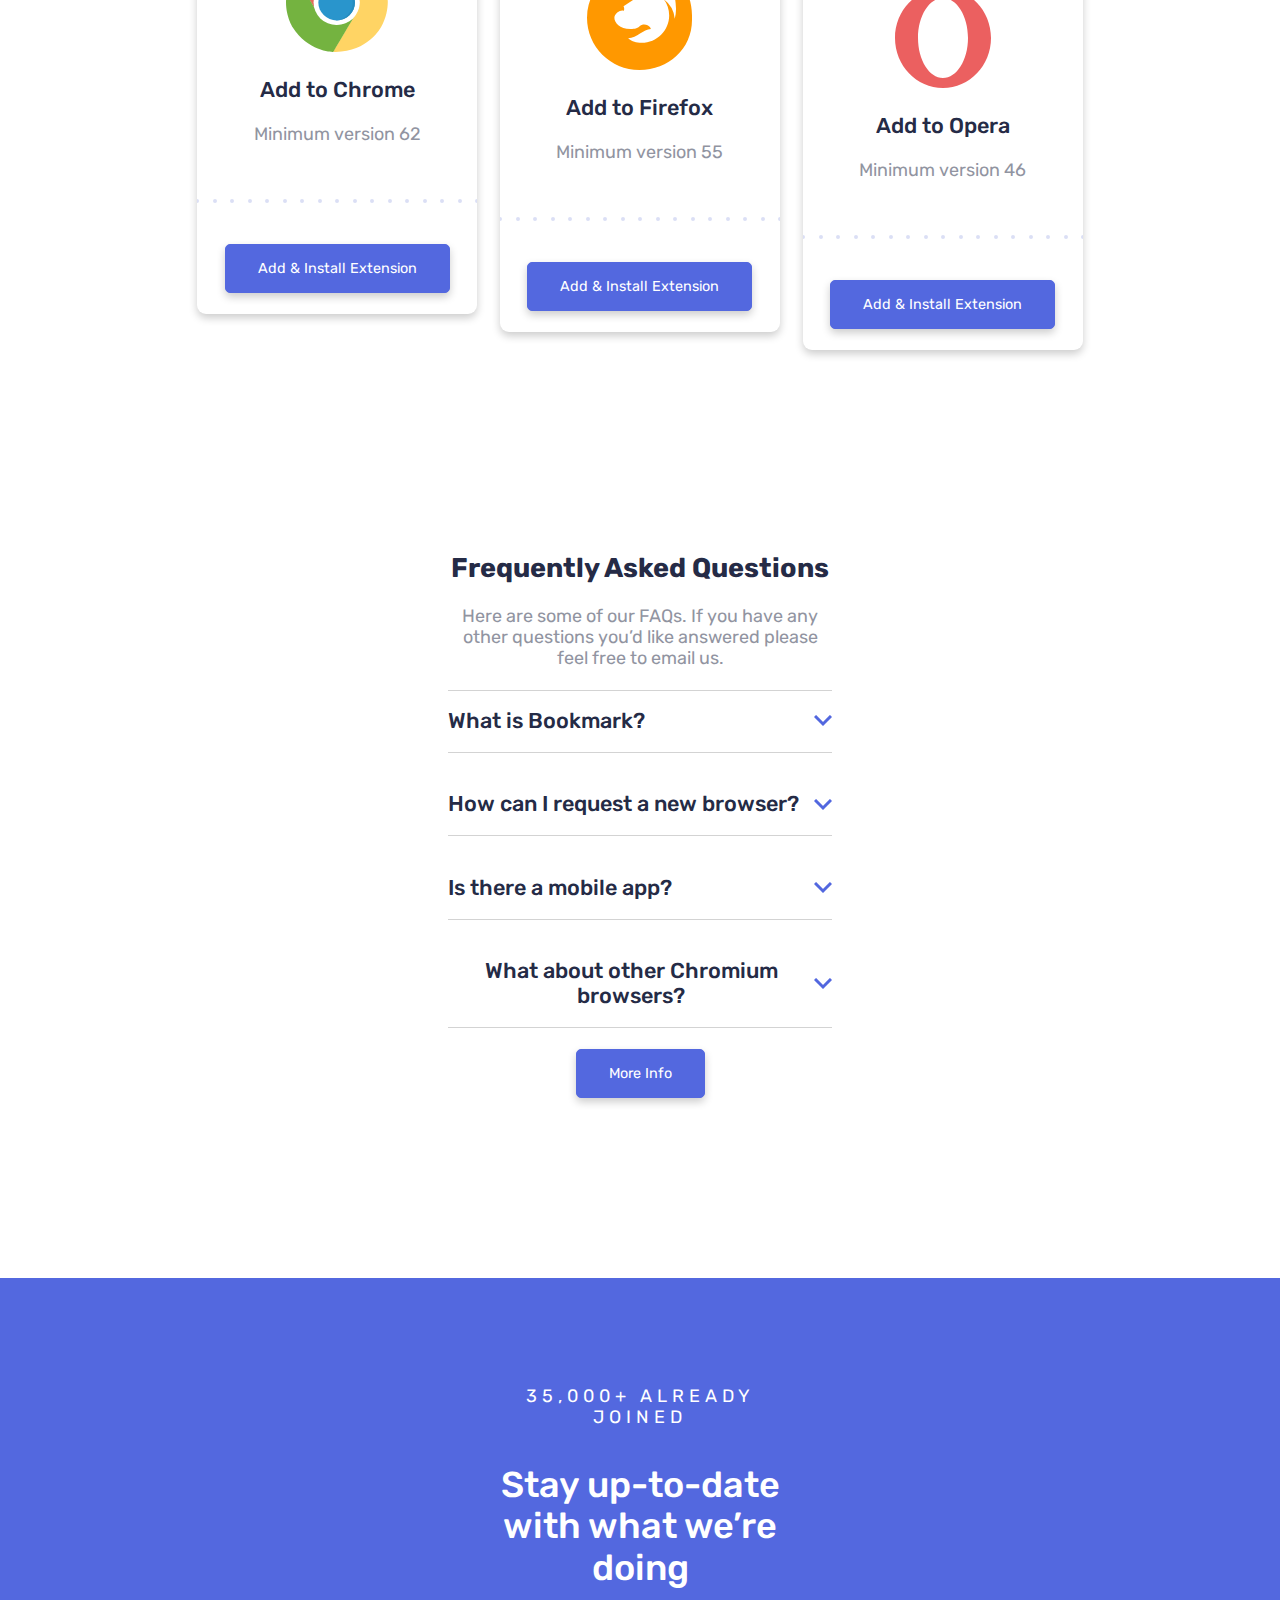
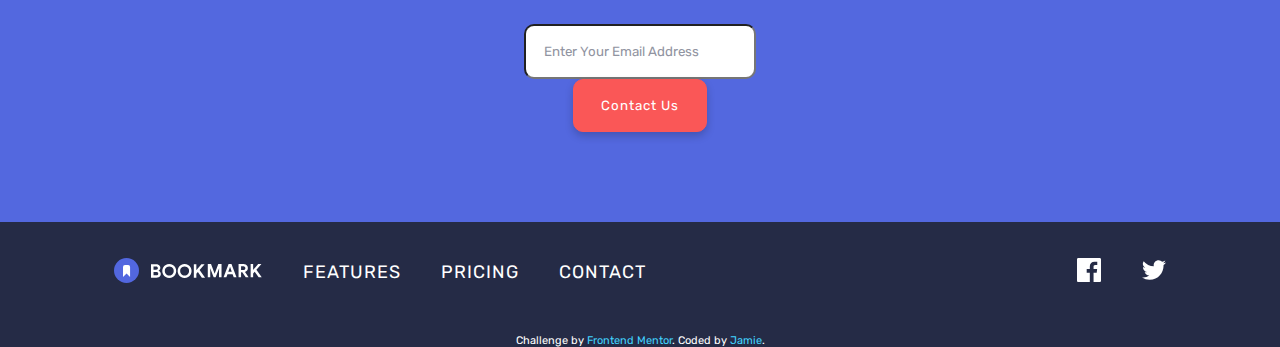
==== commit fc346e8d: "Mobile Menu" ====
--- a/bookmark-landing-page-master/index.html
+++ b/bookmark-landing-page-master/index.html
@@ -30,14 +30,46 @@
 
 <body>
   <nav>
-    <div class="logo">
+    <div class="logo" id="main-logo">
       <a href="#"><img src="images/logo-bookmark.svg"></a>
     </div>
-    <div class="menu-items caps">
-      <a href="#">Features</a>
-      <a href="#">Pricing</a>
-      <a href="#">Contact</a>
-      <a href="#"><button class="login btn-red caps">Login</button></a>
+    <div class="mobile-nav">
+      <a href="#" class="mobile-logo none logo text-white">
+        <svg width="148" height="25" xmlns="http://www.w3.org/2000/svg">
+          <g fill="none" fill-rule="evenodd">
+            <path
+              d="M37 6.299h5.227c.746 0 1.434.155 2.062.466.629.311 1.123.735 1.484 1.27s.542 1.12.542 1.754c0 .672-.165 1.254-.495 1.746-.33.491-.762.868-1.297 1.129v.15c.697.248 1.25.643 1.661 1.185.41.541.616 1.191.616 1.95 0 .735-.196 1.385-.588 1.951a3.817 3.817 0 0 1-1.587 1.307c-.665.305-1.403.457-2.212.457H37V6.299zm5.04 5.45c.548 0 .986-.152 1.316-.457.33-.305.495-.688.495-1.148 0-.448-.159-.824-.476-1.13-.318-.304-.738-.457-1.26-.457H39.52v3.192h2.52zm.28 5.619c.61 0 1.086-.159 1.428-.476.342-.317.513-.731.513-1.241 0-.51-.174-.927-.522-1.251-.349-.324-.847-.485-1.494-.485H39.52v3.453h2.8zm12.927 2.595c-1.307 0-2.492-.308-3.556-.924a6.711 6.711 0 0 1-2.511-2.53c-.61-1.07-.915-2.246-.915-3.528 0-1.281.305-2.457.915-3.528a6.711 6.711 0 0 1 2.51-2.529C52.756 6.308 53.94 6 55.248 6c1.306 0 2.492.308 3.556.924a6.711 6.711 0 0 1 2.51 2.53c.61 1.07.915 2.246.915 3.527 0 1.282-.305 2.458-.915 3.528a6.711 6.711 0 0 1-2.51 2.53c-1.064.616-2.25.924-3.556.924zm0-2.39a4.52 4.52 0 0 0 2.258-.578 4.177 4.177 0 0 0 1.615-1.624c.392-.697.588-1.494.588-2.39 0-.896-.196-1.692-.588-2.389a4.177 4.177 0 0 0-1.615-1.624 4.52 4.52 0 0 0-2.258-.579 4.47 4.47 0 0 0-2.25.579 4.195 4.195 0 0 0-1.605 1.624c-.392.697-.588 1.493-.588 2.39 0 .895.196 1.692.588 2.389a4.195 4.195 0 0 0 1.605 1.624 4.47 4.47 0 0 0 2.25.578zm15.353 2.39c-1.307 0-2.492-.308-3.556-.924a6.711 6.711 0 0 1-2.51-2.53c-.61-1.07-.915-2.246-.915-3.528 0-1.281.305-2.457.914-3.528a6.711 6.711 0 0 1 2.511-2.529C68.108 6.308 69.294 6 70.6 6c1.307 0 2.492.308 3.556.924a6.711 6.711 0 0 1 2.51 2.53c.61 1.07.915 2.246.915 3.527 0 1.282-.305 2.458-.914 3.528a6.711 6.711 0 0 1-2.511 2.53c-1.064.616-2.25.924-3.556.924zm0-2.39a4.52 4.52 0 0 0 2.259-.578 4.177 4.177 0 0 0 1.614-1.624c.392-.697.588-1.494.588-2.39 0-.896-.196-1.692-.588-2.389a4.177 4.177 0 0 0-1.614-1.624 4.52 4.52 0 0 0-2.259-.579 4.47 4.47 0 0 0-2.25.579 4.195 4.195 0 0 0-1.605 1.624c-.392.697-.588 1.493-.588 2.39 0 .895.196 1.692.588 2.389a4.195 4.195 0 0 0 1.606 1.624 4.47 4.47 0 0 0 2.249.578zM79.83 6.3h2.52v5.73h.15l4.89-5.73h3.043v.149L85.6 11.973l5.338 7.542v.149h-3.08l-3.994-5.693-1.512 1.773v3.92h-2.52V6.299zM93.779 6h3.248l3.546 9.39h.15L104.268 6h3.267v13.365h-2.501v-6.589l.15-2.221h-.15l-3.398 8.81h-1.96l-3.416-8.81h-.149l.15 2.221v6.59h-2.483V6zm20.8 0h2.894l5.021 13.365h-2.781l-1.12-3.192h-5.115l-1.12 3.192h-2.781L114.579 6zm3.193 7.859l-1.176-3.36-.486-1.606h-.149l-.485 1.606-1.195 3.36h3.49zM124.553 6h4.872c.871 0 1.646.18 2.324.541.678.361 1.204.862 1.577 1.503.374.64.56 1.366.56 2.175 0 .858-.27 1.62-.812 2.286a4.617 4.617 0 0 1-2.044 1.447l-.018.13 3.584 5.134v.15h-2.894l-3.453-5.022h-1.176v5.021h-2.52V6zm4.853 6.03c.573 0 1.04-.175 1.4-.523.361-.349.542-.79.542-1.326 0-.51-.172-.945-.514-1.306-.342-.361-.806-.542-1.39-.542h-2.371v3.696h2.333zm7.23-6.03h2.52v5.73h.15l4.89-5.73h3.043v.15l-4.835 5.525 5.34 7.541v.15h-3.08l-3.996-5.694-1.512 1.773v3.92h-2.52V6z"
+              fill="#fff" fill-rule="nonzero" />
+            <g>
+              <circle fill="#fff" cx="12.5" cy="12.5" r="12.5" />
+              <path d="M9 9v10l3.54-3.44L16.078 19V9a2 2 0 0 0-2-2H11a2 2 0 0 0-2 2z" fill="var(--neutral-dark-blue)" />
+            </g>
+          </g>
+        </svg>
+      </a>
+      <svg class="burger none" xmlns="http://www.w3.org/2000/svg" width="18" height="15">
+        <path fill="#242A45" fill-rule="evenodd" d="M0 0h18v3H0V0zm0 6h18v3H0V6zm0 6h18v3H0v-3z" /></svg>
+
+      <div class="menu-items caps" id="menu">
+        <a href="#">Features</a>
+        <a href="#">Pricing</a>
+        <a href="#">Contact</a>
+        <a href="#"><button class="login btn-red caps">Login</button></a>
+        <div class="social-icons text-white">
+          <a href="#" class="text-white">
+            <svg xmlns="http://www.w3.org/2000/svg" width="24" height="24">
+              <path fill="#FFF" fill-rule="evenodd"
+                d="M22.675 0H1.325C.593 0 0 .593 0 1.325v21.351C0 23.407.593 24 1.325 24H12.82v-9.294H9.692v-3.622h3.128V8.413c0-3.1 1.893-4.788 4.659-4.788 1.325 0 2.463.099 2.795.143v3.24l-1.918.001c-1.504 0-1.795.715-1.795 1.763v2.313h3.587l-.467 3.622h-3.12V24h6.116c.73 0 1.323-.593 1.323-1.325V1.325C24 .593 23.407 0 22.675 0z" />
+            </svg>
+          </a>
+          <a href="#" class="text-white">
+            <svg xmlns="http://www.w3.org/2000/svg" width="24" height="20">
+              <path fill="#FFF" fill-rule="evenodd"
+                d="M24 2.557a9.83 9.83 0 0 1-2.828.775A4.932 4.932 0 0 0 23.337.608a9.864 9.864 0 0 1-3.127 1.195A4.916 4.916 0 0 0 16.616.248c-3.179 0-5.515 2.966-4.797 6.045A13.978 13.978 0 0 1 1.671 1.149a4.93 4.93 0 0 0 1.523 6.574 4.903 4.903 0 0 1-2.229-.616c-.054 2.281 1.581 4.415 3.949 4.89a4.935 4.935 0 0 1-2.224.084 4.928 4.928 0 0 0 4.6 3.419A9.9 9.9 0 0 1 0 17.54a13.94 13.94 0 0 0 7.548 2.212c9.142 0 14.307-7.721 13.995-14.646A10.025 10.025 0 0 0 24 2.557z" />
+            </svg>
+          </a>
+        </div>
+      </div>
     </div>
   </nav>
   <section class="hero">
@@ -267,16 +299,38 @@
     <div class="footer-flex">
       <div class="footer-left">
         <div class="footer-items caps text-white">
-          <a href="#" class="logo"><img src="images/logo-bookmark.svg"></a>
+          <a href="#" class="logo text-white">
+            <svg width="148" height="25" xmlns="http://www.w3.org/2000/svg">
+              <g fill="none" fill-rule="evenodd">
+                <path
+                  d="M37 6.299h5.227c.746 0 1.434.155 2.062.466.629.311 1.123.735 1.484 1.27s.542 1.12.542 1.754c0 .672-.165 1.254-.495 1.746-.33.491-.762.868-1.297 1.129v.15c.697.248 1.25.643 1.661 1.185.41.541.616 1.191.616 1.95 0 .735-.196 1.385-.588 1.951a3.817 3.817 0 0 1-1.587 1.307c-.665.305-1.403.457-2.212.457H37V6.299zm5.04 5.45c.548 0 .986-.152 1.316-.457.33-.305.495-.688.495-1.148 0-.448-.159-.824-.476-1.13-.318-.304-.738-.457-1.26-.457H39.52v3.192h2.52zm.28 5.619c.61 0 1.086-.159 1.428-.476.342-.317.513-.731.513-1.241 0-.51-.174-.927-.522-1.251-.349-.324-.847-.485-1.494-.485H39.52v3.453h2.8zm12.927 2.595c-1.307 0-2.492-.308-3.556-.924a6.711 6.711 0 0 1-2.511-2.53c-.61-1.07-.915-2.246-.915-3.528 0-1.281.305-2.457.915-3.528a6.711 6.711 0 0 1 2.51-2.529C52.756 6.308 53.94 6 55.248 6c1.306 0 2.492.308 3.556.924a6.711 6.711 0 0 1 2.51 2.53c.61 1.07.915 2.246.915 3.527 0 1.282-.305 2.458-.915 3.528a6.711 6.711 0 0 1-2.51 2.53c-1.064.616-2.25.924-3.556.924zm0-2.39a4.52 4.52 0 0 0 2.258-.578 4.177 4.177 0 0 0 1.615-1.624c.392-.697.588-1.494.588-2.39 0-.896-.196-1.692-.588-2.389a4.177 4.177 0 0 0-1.615-1.624 4.52 4.52 0 0 0-2.258-.579 4.47 4.47 0 0 0-2.25.579 4.195 4.195 0 0 0-1.605 1.624c-.392.697-.588 1.493-.588 2.39 0 .895.196 1.692.588 2.389a4.195 4.195 0 0 0 1.605 1.624 4.47 4.47 0 0 0 2.25.578zm15.353 2.39c-1.307 0-2.492-.308-3.556-.924a6.711 6.711 0 0 1-2.51-2.53c-.61-1.07-.915-2.246-.915-3.528 0-1.281.305-2.457.914-3.528a6.711 6.711 0 0 1 2.511-2.529C68.108 6.308 69.294 6 70.6 6c1.307 0 2.492.308 3.556.924a6.711 6.711 0 0 1 2.51 2.53c.61 1.07.915 2.246.915 3.527 0 1.282-.305 2.458-.914 3.528a6.711 6.711 0 0 1-2.511 2.53c-1.064.616-2.25.924-3.556.924zm0-2.39a4.52 4.52 0 0 0 2.259-.578 4.177 4.177 0 0 0 1.614-1.624c.392-.697.588-1.494.588-2.39 0-.896-.196-1.692-.588-2.389a4.177 4.177 0 0 0-1.614-1.624 4.52 4.52 0 0 0-2.259-.579 4.47 4.47 0 0 0-2.25.579 4.195 4.195 0 0 0-1.605 1.624c-.392.697-.588 1.493-.588 2.39 0 .895.196 1.692.588 2.389a4.195 4.195 0 0 0 1.606 1.624 4.47 4.47 0 0 0 2.249.578zM79.83 6.3h2.52v5.73h.15l4.89-5.73h3.043v.149L85.6 11.973l5.338 7.542v.149h-3.08l-3.994-5.693-1.512 1.773v3.92h-2.52V6.299zM93.779 6h3.248l3.546 9.39h.15L104.268 6h3.267v13.365h-2.501v-6.589l.15-2.221h-.15l-3.398 8.81h-1.96l-3.416-8.81h-.149l.15 2.221v6.59h-2.483V6zm20.8 0h2.894l5.021 13.365h-2.781l-1.12-3.192h-5.115l-1.12 3.192h-2.781L114.579 6zm3.193 7.859l-1.176-3.36-.486-1.606h-.149l-.485 1.606-1.195 3.36h3.49zM124.553 6h4.872c.871 0 1.646.18 2.324.541.678.361 1.204.862 1.577 1.503.374.64.56 1.366.56 2.175 0 .858-.27 1.62-.812 2.286a4.617 4.617 0 0 1-2.044 1.447l-.018.13 3.584 5.134v.15h-2.894l-3.453-5.022h-1.176v5.021h-2.52V6zm4.853 6.03c.573 0 1.04-.175 1.4-.523.361-.349.542-.79.542-1.326 0-.51-.172-.945-.514-1.306-.342-.361-.806-.542-1.39-.542h-2.371v3.696h2.333zm7.23-6.03h2.52v5.73h.15l4.89-5.73h3.043v.15l-4.835 5.525 5.34 7.541v.15h-3.08l-3.996-5.694-1.512 1.773v3.92h-2.52V6z"
+                  fill="#fff" fill-rule="nonzero" />
+                <g>
+                  <circle fill="#5267DF" cx="12.5" cy="12.5" r="12.5" />
+                  <path d="M9 9v10l3.54-3.44L16.078 19V9a2 2 0 0 0-2-2H11a2 2 0 0 0-2 2z" fill="#FFF" />
+                </g>
+              </g>
+            </svg>
+          </a>
           <a href="#" class="text-white">Features</a>
           <a href="#" class="text-white">Pricing</a>
           <a href="#" class="text-white">Contact</a>
         </div>
       </div>
       <div class="footer-right">
-        <div class="footer-items icons text-white">
-          <a href="#" class="text-white"><img src="images/icon-facebook.svg"></a>
-          <a href="#" class="text-white"><img src="images/icon-twitter.svg"></a>
+        <div class="footer-items social-icons text-white">
+          <a href="#" class="text-white">
+            <svg xmlns="http://www.w3.org/2000/svg" width="24" height="24">
+              <path fill="#FFF" fill-rule="evenodd"
+                d="M22.675 0H1.325C.593 0 0 .593 0 1.325v21.351C0 23.407.593 24 1.325 24H12.82v-9.294H9.692v-3.622h3.128V8.413c0-3.1 1.893-4.788 4.659-4.788 1.325 0 2.463.099 2.795.143v3.24l-1.918.001c-1.504 0-1.795.715-1.795 1.763v2.313h3.587l-.467 3.622h-3.12V24h6.116c.73 0 1.323-.593 1.323-1.325V1.325C24 .593 23.407 0 22.675 0z" />
+            </svg>
+          </a>
+          <a href="#" class="text-white">
+            <svg xmlns="http://www.w3.org/2000/svg" width="24" height="20">
+              <path fill="#FFF" fill-rule="evenodd"
+                d="M24 2.557a9.83 9.83 0 0 1-2.828.775A4.932 4.932 0 0 0 23.337.608a9.864 9.864 0 0 1-3.127 1.195A4.916 4.916 0 0 0 16.616.248c-3.179 0-5.515 2.966-4.797 6.045A13.978 13.978 0 0 1 1.671 1.149a4.93 4.93 0 0 0 1.523 6.574 4.903 4.903 0 0 1-2.229-.616c-.054 2.281 1.581 4.415 3.949 4.89a4.935 4.935 0 0 1-2.224.084 4.928 4.928 0 0 0 4.6 3.419A9.9 9.9 0 0 1 0 17.54a13.94 13.94 0 0 0 7.548 2.212c9.142 0 14.307-7.721 13.995-14.646A10.025 10.025 0 0 0 24 2.557z" />
+            </svg>
+          </a>
         </div>
       </div>
     </div>
--- a/bookmark-landing-page-master/style.css
+++ b/bookmark-landing-page-master/style.css
@@ -45,10 +45,14 @@
   font-size: 1.2em;
 }
 
-p.partial-width {
+.partial-width {
   max-width: 30%;
   margin-left: auto;
   margin-right: auto;
+}
+
+img {
+  max-width: 100%;
 }
 
 /* header */
@@ -60,6 +64,14 @@
   max-width: 85%;
   margin-left: auto;
   margin-right: auto;
+}
+
+.menu-items.caps a {
+  color: var(--neutral-dark-blue);
+}
+
+.menu-items.caps a:hover {
+  color: var(--primary-soft-red);
 }
 
 /* Simple Bookmark Manager */
@@ -279,8 +291,9 @@
   color: #fff;
   border: 1px solid var(--primary-soft-red);
   border-radius: 10px;
-  padding: 1rem;
+  padding: 1rem 1.5rem;
   font-family: inherit;
+  letter-spacing: 1px;
 }
 
 /* Footer */
@@ -311,18 +324,29 @@
 button {
   border: none;
   padding: 15px 32px;
-  font-size: inherit;
+  font-size: .8rem;
   border-radius: 5px;
+  font-family: inherit;
+  box-shadow: 0 4px 8px 0 rgba(0, 0, 0, 0.2);
 }
 
 button:hover {
   cursor: pointer;
+}
+
+button.login {
+  letter-spacing: 1px;
+  font-size: 1rem;
 }
 
 button.btn-red {
   background: var(--primary-soft-red);
   color: #fff;
   border: 1px solid var(--primary-soft-red);
+}
+
+input[type=submit] {
+  box-shadow: 0 4px 8px 0 rgba(0, 0, 0, 0.2);
 }
 
 button.btn-red:hover,
@@ -365,19 +389,128 @@
 .footer-items a {
   letter-spacing: 1px;
   padding: 0 1rem;
+  vertical-align: middle;
+}
+
+.social-icons a:hover path {
+  fill: var(--primary-soft-red);
+}
+
+.menu-items .social-icons {
+  display: none;
 }
 
 .attribution {
   font-size: 11px;
   text-align: center;
   color: #fff;
+  margin-bottom: 0;
 }
 
 .attribution a {
   color: hsl(194, 100%, 63%);
 }
 
+.none {
+  display: none;
+}
+
+.hidden {
+  visibility: hidden;
+}
+
 @media(max-width: 600px) {
+  /* 
+  svg.burger {
+    display: block;
+  } */
+
+  nav {
+    place-items: center;
+    padding-top: 0;
+  }
+
+  .burger.is-open path {
+    fill: #fff;
+  }
+
+  .nav-open {
+    background: var(--neutral-dark-blue);
+    filter: opacity(0.9);
+    position: absolute;
+    height: 100vh;
+    width: 100vw;
+    max-width: 100%;
+    justify-content: flex-start;
+    padding: 0;
+    left: 0;
+    top: 0;
+  }
+
+  .logo {
+    width: 85%;
+    margin-left: auto;
+    margin-right: auto;
+    padding: 2rem 0;
+  }
+
+  .menu-items .menu-open {
+    width: 85%;
+    margin: 3rem auto;
+    display: flex;
+    flex-direction: column;
+  }
+
+  #menu {
+    margin: 5px auto;
+    width: 85%;
+  }
+
+  .nav-open .mobile-logo {
+    display: inline-flex;
+    margin-left: calc(16%/2);
+    width: 80%;
+  }
+
+  .burger.is-open {
+    display: inline-flex;
+  }
+
+  .menu-items.caps a {
+    color: #fff;
+    border-top: 1px solid var(--neutral-grayish-blue);
+    padding: 1.5rem 0;
+    text-align: center;
+    font-size: 1.5rem;
+  }
+
+  .menu-items a {
+    display: flex;
+    flex-direction: column;
+  }
+
+  button.login.btn-red.caps {
+    background: transparent;
+    border: 2px solid #fff;
+    font-size: inherit;
+  }
+
+  .menu-items .social-icons {
+    display: block;
+  }
+
+  .menu-items>.social-icons a {
+    border: none;
+    padding: 4em 1em 0 1em;
+  }
+
+  .menu-items>.social-icons {
+    display: flex;
+    flex-direction: row;
+    place-items: center;
+    justify-content: center;
+  }
+
   .hero {
     grid-template-columns: 1fr;
     grid-template-rows: auto;
@@ -387,8 +520,175 @@
   .right {
     grid-column: auto;
     grid-row: auto;
-    width: 80%;
+    width: 85%;
     margin-left: auto;
     margin-right: auto;
   }
+
+  h1 {
+    font-size: 1.9rem;
+    text-align: center;
+  }
+
+  h3 {
+    font-size: 1.5em;
+  }
+
+  .left p {
+    text-align: center;
+    line-height: 1.8;
+    letter-spacing: .5px;
+  }
+
+  .left button {
+    padding: 1rem;
+  }
+
+  .left a {
+    width: 49%;
+    display: inline-flex;
+  }
+
+  .features {
+    padding: 6rem 0;
+  }
+
+  .partial-width {
+    max-width: 85%;
+    line-height: 1.8;
+  }
+
+  .tabs-container {
+    grid-template-columns: 1fr;
+    gap: 0;
+    width: 90%;
+    max-width: 90%;
+  }
+
+  .tab-content-container {
+    max-width: 85%;
+  }
+
+  .tab-item {
+    border-top: 1px solid gray;
+    padding: 1rem 3rem;
+    line-height: 1.5;
+  }
+
+  #tab-1-content .tab-content-inner,
+  #tab-2-content .tab-content-inner,
+  #tab-3-content .tab-content-inner {
+    grid-template-columns: 1fr;
+  }
+
+  .copy {
+    text-align: center;
+    line-height: 1.8;
+  }
+
+  .cards {
+    grid-template-columns: 1fr;
+  }
+
+  .card:first-child {
+    justify-self: center;
+  }
+
+  .card:nth-child(3) {
+    justify-self: center;
+  }
+
+  .card {
+    padding: 5rem 0 1.2rem;
+    max-width: 100%;
+  }
+
+  .card .strong {
+    font-size: 1.5rem;
+  }
+
+  img.dots {
+    padding: 1rem 0;
+  }
+
+  .accordion-container {
+    max-width: 90%;
+  }
+
+  .faq {
+    padding-bottom: 2rem;
+  }
+
+  .faq button.btn-blue {
+    margin: 3rem;
+  }
+
+  .question {
+    text-align: left;
+  }
+
+  .question:first-child {
+    border-top: none;
+  }
+
+  .strong {
+    font-size: .9rem;
+  }
+
+  .signup .strong {
+    font-size: 1.4em;
+  }
+
+  .signup-container {
+    margin: 0 auto;
+    max-width: 90%;
+    width: 90%;
+  }
+
+  form {
+    display: flex;
+    flex-direction: column;
+    align-items: stretch;
+  }
+
+  input[type=email] {
+    margin: 1rem auto;
+    width: 90%;
+  }
+
+  input[type=submit] {
+    font-size: 1rem;
+  }
+
+  .footer-flex {
+    flex-direction: column;
+    text-align: center;
+  }
+
+  .footer-items {
+    display: flex;
+    flex-direction: column;
+  }
+
+  .footer-items a {
+    padding: .8rem;
+    letter-spacing: 2px;
+  }
+
+  .footer-items a {
+    padding-top: 1rem;
+    padding-bottom: 1rem;
+  }
+
+
+  .footer-right {
+    padding-top: 1rem;
+  }
+
+  .social-icons {
+    display: inline-flex;
+    flex-direction: row;
+    place-items: center;
+  }
+
 }